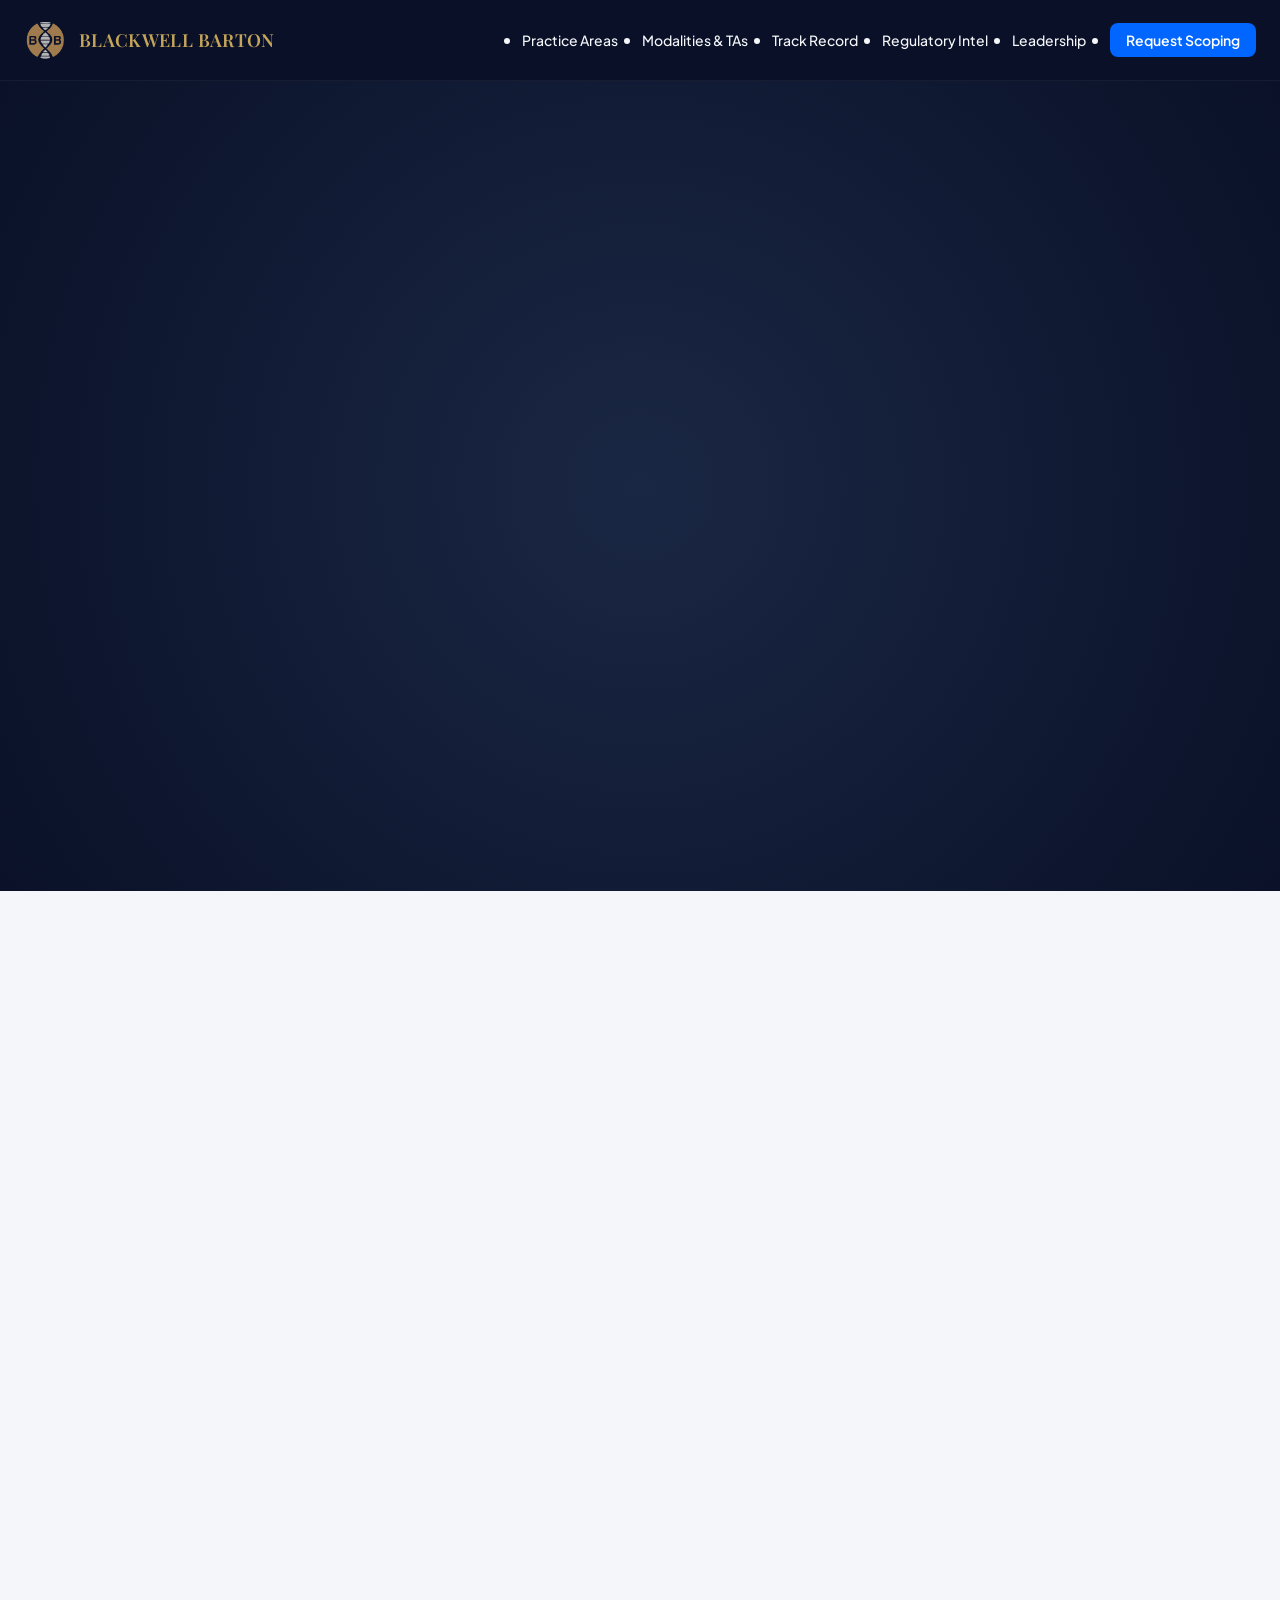
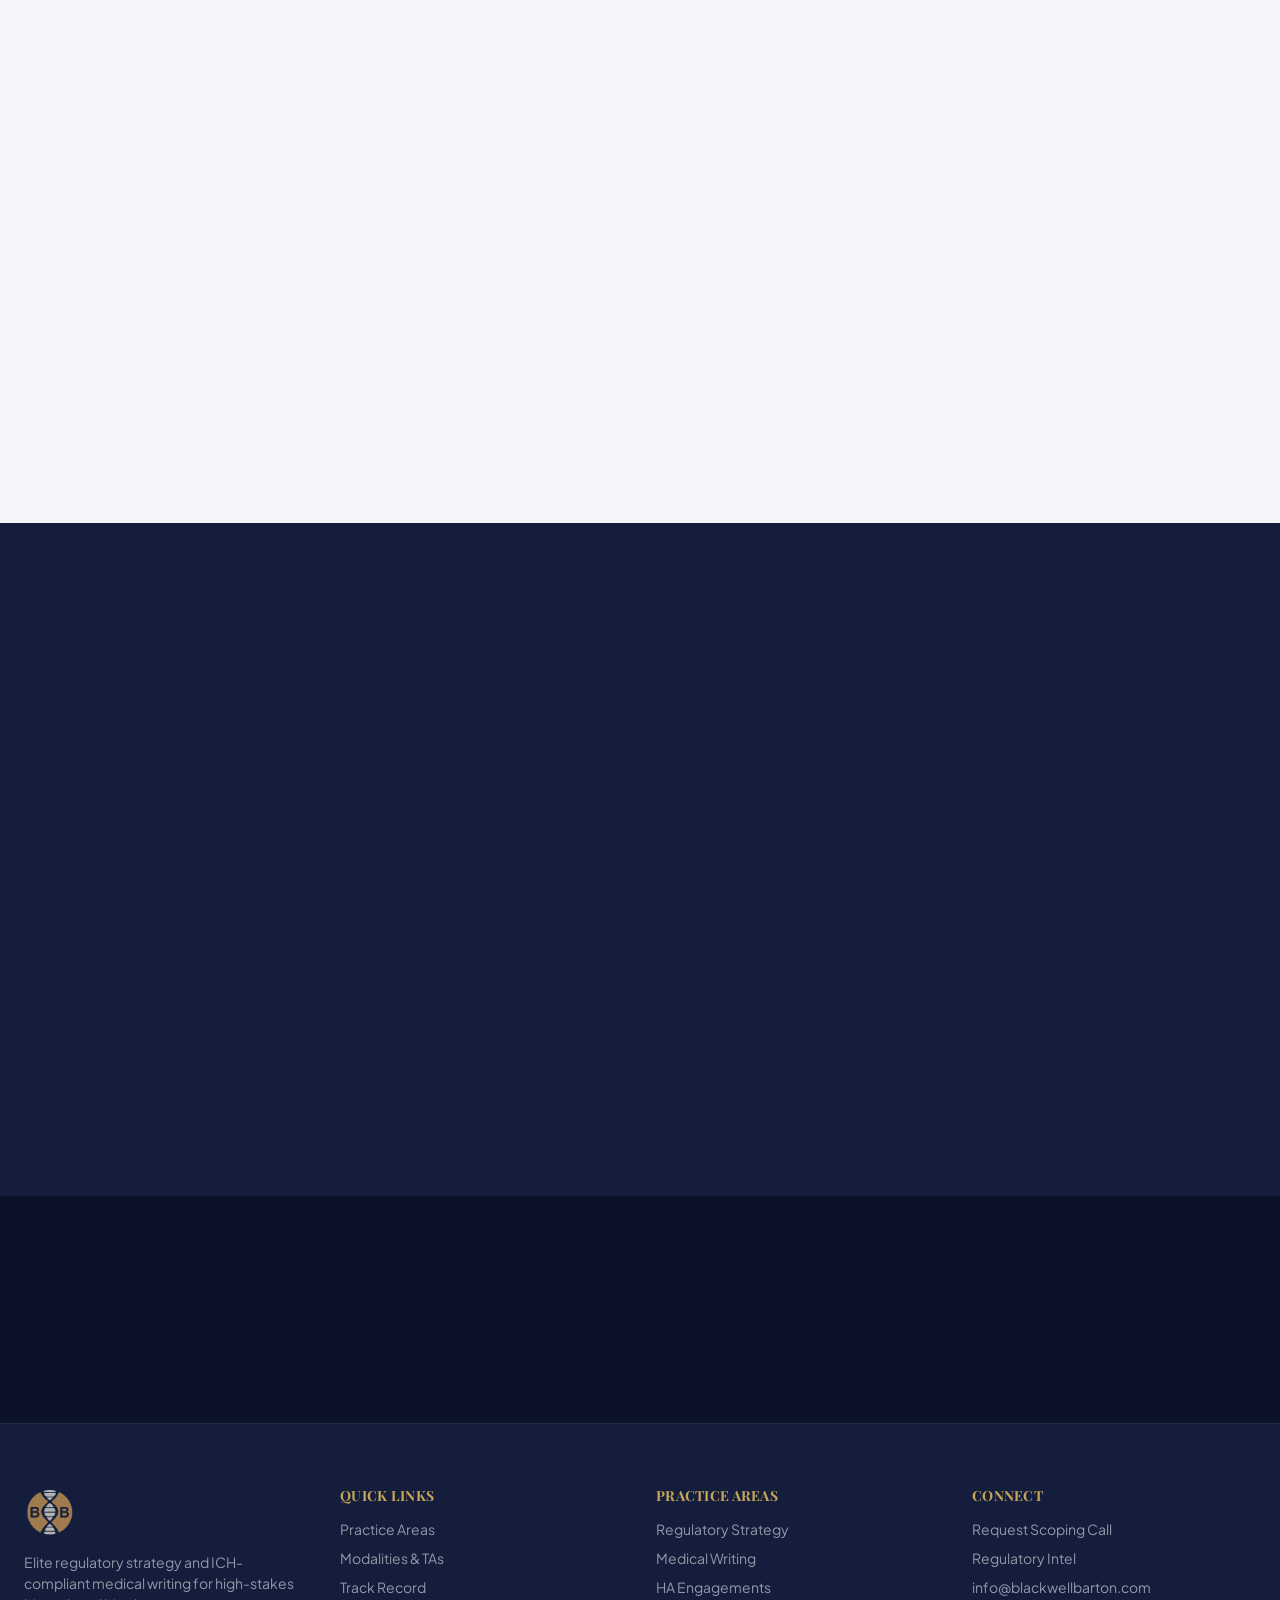
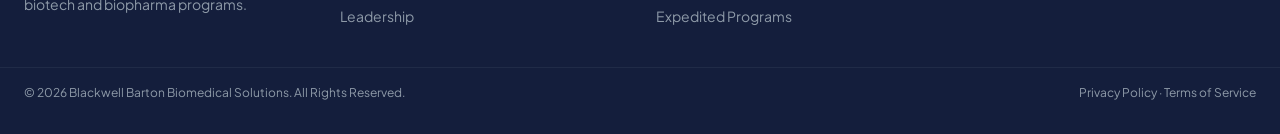
==== contact.html @ 9f9234cc "Initial build: Blackwell Barton regulatory medical writing website - 7 pages, full design system, in" ====
<!DOCTYPE html>
<html lang="en">
<head>
  <meta charset="UTF-8">
  <meta name="viewport" content="width=device-width, initial-scale=1.0">
  <title>Contact — Blackwell Barton</title>
  <meta name="description" content="Request a confidential strategic scoping call. All engagements begin under mutual NDA.">
  <link rel="preconnect" href="https://fonts.googleapis.com">
  <link rel="preconnect" href="https://fonts.gstatic.com" crossorigin>
  <link href="https://fonts.googleapis.com/css2?family=JetBrains+Mono:wght@400;500&family=Playfair+Display:wght@400;600;700&family=Plus+Jakarta+Sans:wght@300;400;500;600;700&display=swap" rel="stylesheet">
  <link rel="stylesheet" href="css/tokens.css">
  <link rel="stylesheet" href="css/pages.css">
</head>
<body>
  <!-- Navigation -->
  <nav class="nav" id="main-nav">
    <div class="nav__inner container">
      <a href="index.html" class="nav__logo">
        <img src="assets/images/logo.png" alt="" class="nav__logo-img">
        <span class="nav__logo-text">BLACKWELL BARTON</span>
      </a>
      <button class="nav__mobile-toggle" aria-label="Toggle navigation" id="nav-toggle">
        <span></span><span></span><span></span>
      </button>
      <ul class="nav__links" id="nav-links">
        <li class="nav__dropdown">
          <a href="practice-areas.html" class="nav__link">Practice Areas</a>
          <div class="nav__dropdown-content">
            <a href="practice-areas.html#strategy">Strategic Regulatory Roadmap</a>
            <a href="practice-areas.html#engagements">Health Authority Engagements</a>
            <a href="practice-areas.html#writing">Regulatory Medical Writing</a>
            <a href="practice-areas.html#expedited">Expedited Programs</a>
          </div>
        </li>
        <li><a href="therapeutic-areas.html" class="nav__link">Modalities & TAs</a></li>
        <li><a href="track-record.html" class="nav__link">Track Record</a></li>
        <li><a href="regulatory-intel.html" class="nav__link">Regulatory Intel</a></li>
        <li><a href="leadership.html" class="nav__link">Leadership</a></li>
        <li><a href="contact.html" class="nav__link nav__cta">Request Scoping</a></li>
      </ul>
    </div>
  </nav>

  <!-- Hero Section -->
  <header class="hero section--navy">
    <div class="container text-center">
      <div class="hero__content animate-on-scroll fade-up">
        <h1 class="hero__title">Let's Discuss Your Program</h1>
        <p class="hero__subtitle">Every engagement begins with a confidential strategic scoping call. Share your regulatory challenge and we'll provide an honest assessment of how we can accelerate your timeline.</p>
      </div>
    </div>
  </header>

  <!-- Contact Grid -->
  <section class="section section--light">
    <div class="container">
      <div class="grid grid--2-col align-start animate-on-scroll fade-up">
        
        <!-- Left: Form -->
        <div class="contact-form-wrapper">
          <h2 class="mb-4">Request Strategic Scoping</h2>
          <form class="form">
            <div class="form__group">
              <label class="form__label">Full Name</label>
              <input type="text" class="form__input" required>
            </div>
            <div class="form__group">
              <label class="form__label">Company/Organization</label>
              <input type="text" class="form__input" required>
            </div>
            <div class="form__group">
              <label class="form__label">Work Email</label>
              <input type="email" class="form__input" required>
            </div>
            <div class="form__group">
              <label class="form__label">Phone (optional)</label>
              <input type="tel" class="form__input">
            </div>
            <div class="form__group">
              <label class="form__label">Program Phase</label>
              <select class="form__input" required>
                <option value="" disabled selected>Select Phase</option>
                <option value="pre-clinical">Pre-Clinical</option>
                <option value="phase-1-2">Phase 1/2</option>
                <option value="phase-3">Phase 3</option>
                <option value="registration">Registration</option>
                <option value="post-approval">Post-Approval</option>
              </select>
            </div>
            <div class="form__group">
              <label class="form__label">Therapeutic Area</label>
              <select class="form__input" required>
                <option value="" disabled selected>Select Area</option>
                <option value="oncology">Oncology</option>
                <option value="rare-disease">Rare Disease</option>
                <option value="cgt">CGT</option>
                <option value="biologics">Biologics</option>
                <option value="other">Other</option>
              </select>
            </div>
            <div class="form__group">
              <label class="form__label">Brief Description</label>
              <textarea class="form__textarea" rows="4" required></textarea>
            </div>
            <div class="form__group">
              <label class="form__label">Attach Confidential Documents</label>
              <div class="form__upload text-center p-4" style="border: 2px dashed var(--silver-light); border-radius: 8px; cursor: pointer;">
                <p class="mb-2">Drag and drop files here or click to browse</p>
                <span class="text-sm text-mono" style="color:var(--silver);">All uploads are encrypted and NDA-protected</span>
              </div>
            </div>
            <button type="submit" class="btn btn--primary w-100 mt-3">Submit Scoping Request</button>
            <p class="text-sm mt-3 text-center" style="color:var(--silver);">🔒 256-bit AES encrypted. SOC-2 compliant. Mutual NDA executed before any confidential review.</p>
          </form>
        </div>

        <!-- Right: Info -->
        <div class="contact-info-wrapper glass-panel p-5">
          <h3 class="mb-4">What to Expect</h3>
          <ul class="timeline-list" style="list-style: none; padding: 0; position: relative;">
            <li class="mb-4" style="position: relative; padding-left: 2rem;">
              <span style="position: absolute; left: 0; top: 0; color: var(--cobalt); font-weight: bold;">1.</span>
              <strong>Submit your scoping request</strong><br>
              <span class="text-sm" style="color:var(--silver);">24-hour response guarantee</span>
            </li>
            <li class="mb-4" style="position: relative; padding-left: 2rem;">
              <span style="position: absolute; left: 0; top: 0; color: var(--cobalt); font-weight: bold;">2.</span>
              <strong>NDA execution</strong><br>
              <span class="text-sm" style="color:var(--silver);">Via secure DocuSign</span>
            </li>
            <li class="mb-4" style="position: relative; padding-left: 2rem;">
              <span style="position: absolute; left: 0; top: 0; color: var(--cobalt); font-weight: bold;">3.</span>
              <strong>30-minute strategic scoping call</strong>
            </li>
            <li class="mb-0" style="position: relative; padding-left: 2rem;">
              <span style="position: absolute; left: 0; top: 0; color: var(--cobalt); font-weight: bold;">4.</span>
              <strong>Tailored proposal</strong><br>
              <span class="text-sm" style="color:var(--silver);">With timeline and deliverables</span>
            </li>
          </ul>
          
          <hr style="border-color: var(--silver-light); margin: 2rem 0; opacity: 0.3;">
          
          <h4 class="mb-3">Direct Contact</h4>
          <p class="mb-2"><strong>Email:</strong> <a href="mailto:info@blackwellbarton.com" style="color:var(--cobalt);">info@blackwellbarton.com</a></p>
          <p class="mb-2"><strong>Location:</strong> Fort Worth-Arlington, Texas</p>
          <p class="mb-0"><strong>Response Time:</strong> Within 24 business hours</p>
        </div>

      </div>
    </div>
  </section>

  <!-- FAQ Section -->
  <section class="section section--dark">
    <div class="container container--narrow">
      <h2 class="text-center mb-5 animate-on-scroll fade-up">Frequently Asked Questions</h2>
      <div class="faq-accordion animate-on-scroll fade-up">
        
        <div class="faq-item" style="border-bottom: 1px solid rgba(255,255,255,0.1); padding: 1.5rem 0;">
          <button class="faq-toggle w-100 text-left" style="background: none; border: none; color: white; font-family: var(--font-display); font-size: 1.25rem; display: flex; justify-content: space-between; align-items: center; cursor: pointer;">
            What types of companies do you work with?
            <span class="faq-icon" style="transition: transform 0.3s;">+</span>
          </button>
          <div class="faq-content mt-3" style="display: none; color: var(--silver);">
            <p>We partner with clinical-stage biotechs, mid-size biopharma, and Fortune 100 pharmaceutical companies...</p>
          </div>
        </div>

        <div class="faq-item" style="border-bottom: 1px solid rgba(255,255,255,0.1); padding: 1.5rem 0;">
          <button class="faq-toggle w-100 text-left" style="background: none; border: none; color: white; font-family: var(--font-display); font-size: 1.25rem; display: flex; justify-content: space-between; align-items: center; cursor: pointer;">
            How quickly can you mobilize on a new engagement?
            <span class="faq-icon" style="transition: transform 0.3s;">+</span>
          </button>
          <div class="faq-content mt-3" style="display: none; color: var(--silver);">
            <p>Our modular team structure allows us to begin most engagements within 5-7 business days...</p>
          </div>
        </div>

        <div class="faq-item" style="border-bottom: 1px solid rgba(255,255,255,0.1); padding: 1.5rem 0;">
          <button class="faq-toggle w-100 text-left" style="background: none; border: none; color: white; font-family: var(--font-display); font-size: 1.25rem; display: flex; justify-content: space-between; align-items: center; cursor: pointer;">
            Do you handle the entire submission or specific modules?
            <span class="faq-icon" style="transition: transform 0.3s;">+</span>
          </button>
          <div class="faq-content mt-3" style="display: none; color: var(--silver);">
            <p>Both. We offer end-to-end submission packages as well as targeted support...</p>
          </div>
        </div>

        <div class="faq-item" style="border-bottom: 1px solid rgba(255,255,255,0.1); padding: 1.5rem 0;">
          <button class="faq-toggle w-100 text-left" style="background: none; border: none; color: white; font-family: var(--font-display); font-size: 1.25rem; display: flex; justify-content: space-between; align-items: center; cursor: pointer;">
            What is your approach to confidentiality?
            <span class="faq-icon" style="transition: transform 0.3s;">+</span>
          </button>
          <div class="faq-content mt-3" style="display: none; color: var(--silver);">
            <p>All engagements begin under mutual NDA. We maintain SOC-2 compliant infrastructure...</p>
          </div>
        </div>

        <div class="faq-item" style="border-bottom: 1px solid rgba(255,255,255,0.1); padding: 1.5rem 0;">
          <button class="faq-toggle w-100 text-left" style="background: none; border: none; color: white; font-family: var(--font-display); font-size: 1.25rem; display: flex; justify-content: space-between; align-items: center; cursor: pointer;">
            Can you support multi-regional submissions?
            <span class="faq-icon" style="transition: transform 0.3s;">+</span>
          </button>
          <div class="faq-content mt-3" style="display: none; color: var(--silver);">
            <p>Yes. We routinely manage synchronized FDA/EMA/PMDA filings...</p>
          </div>
        </div>

        <div class="faq-item" style="border-bottom: 1px solid rgba(255,255,255,0.1); padding: 1.5rem 0;">
          <button class="faq-toggle w-100 text-left" style="background: none; border: none; color: white; font-family: var(--font-display); font-size: 1.25rem; display: flex; justify-content: space-between; align-items: center; cursor: pointer;">
            What are your typical engagement timelines?
            <span class="faq-icon" style="transition: transform 0.3s;">+</span>
          </button>
          <div class="faq-content mt-3" style="display: none; color: var(--silver);">
            <p>Timelines vary by scope. A typical CSR takes 8-10 weeks with our modular framework...</p>
          </div>
        </div>
      </div>
    </div>
  </section>

  <!-- Bottom CTA -->
  <section class="section section--navy text-center">
    <div class="container animate-on-scroll fade-up">
      <h2 class="mb-4">Prefer to reach out directly?</h2>
      <p class="text-lg">Email us at <a href="mailto:info@blackwellbarton.com" style="color: var(--cyan);">info@blackwellbarton.com</a></p>
    </div>
  </section>

  <!-- Footer -->
  <footer class="footer">
    <div class="footer__inner container">
      <div class="footer__col">
        <img src="assets/images/logo.png" alt="Blackwell Barton" style="height:48px;margin-bottom:16px;">
        <p style="color:var(--silver);font-size:var(--text-sm);max-width:280px;">Elite regulatory strategy and ICH-compliant medical writing for high-stakes biotech and biopharma programs.</p>
      </div>
      <div class="footer__col">
        <h4 class="footer__heading">Quick Links</h4>
        <a href="practice-areas.html" class="footer__link">Practice Areas</a>
        <a href="therapeutic-areas.html" class="footer__link">Modalities & TAs</a>
        <a href="track-record.html" class="footer__link">Track Record</a>
        <a href="leadership.html" class="footer__link">Leadership</a>
      </div>
      <div class="footer__col">
        <h4 class="footer__heading">Practice Areas</h4>
        <a href="practice-areas.html#strategy" class="footer__link">Regulatory Strategy</a>
        <a href="practice-areas.html#writing" class="footer__link">Medical Writing</a>
        <a href="practice-areas.html#engagements" class="footer__link">HA Engagements</a>
        <a href="practice-areas.html#expedited" class="footer__link">Expedited Programs</a>
      </div>
      <div class="footer__col">
        <h4 class="footer__heading">Connect</h4>
        <a href="contact.html" class="footer__link">Request Scoping Call</a>
        <a href="regulatory-intel.html" class="footer__link">Regulatory Intel</a>
        <a href="mailto:info@blackwellbarton.com" class="footer__link">info@blackwellbarton.com</a>
      </div>
    </div>
    <div class="footer__bottom container">
      <span class="footer__copyright">© <span class="current-year">2026</span> Blackwell Barton Biomedical Solutions. All Rights Reserved.</span>
      <span>Privacy Policy · Terms of Service</span>
    </div>
  </footer>

  <script src="js/main.js"></script>
  <script>
    // Simple FAQ Accordion Logic
    document.querySelectorAll('.faq-toggle').forEach(button => {
      button.addEventListener('click', () => {
        const content = button.nextElementSibling;
        const icon = button.querySelector('.faq-icon');
        const isExpanded = content.style.display === 'block';
        
        document.querySelectorAll('.faq-content').forEach(c => c.style.display = 'none');
        document.querySelectorAll('.faq-icon').forEach(i => {
          i.textContent = '+';
          i.style.transform = 'rotate(0deg)';
        });
        
        if (!isExpanded) {
          content.style.display = 'block';
          icon.textContent = '-';
          icon.style.transform = 'rotate(180deg)';
        }
      });
    });
  </script>
</body>
</html>
---- css/tokens.css ----
:root {
  /* Colors */
  --navy: #0A1128;
  --navy-light: #141E3C;
  --navy-mid: #1A2744;
  --slate: #F4F6F9;
  --white: #FFFFFF;
  --cobalt: #0066FF;
  --cyan: #00D2FF;
  --silver: #8E9AA8;
  --silver-light: #C4CCD6;
  --gold: #C5A55A;
  --gold-light: #D4BC7C;
  --success: #00C48C;
  --error: #FF4757;

  /* Fonts */
  --font-display: 'Playfair Display', serif;
  --font-body: 'Plus Jakarta Sans', sans-serif;
  --font-mono: 'JetBrains Mono', monospace;

  /* Font Sizes */
  --text-xs: 0.75rem;     /* 12px */
  --text-sm: 0.875rem;    /* 14px */
  --text-base: 1rem;      /* 16px */
  --text-lg: 1.125rem;    /* 18px */
  --text-xl: 1.25rem;     /* 20px */
  --text-2xl: 1.5rem;     /* 24px */
  --text-3xl: 1.875rem;   /* 30px */
  --text-4xl: 2.25rem;    /* 36px */
  --text-5xl: 3rem;       /* 48px */
  --text-6xl: 3.75rem;    /* 60px */

  /* Font Weights */
  --fw-light: 300;
  --fw-normal: 400;
  --fw-medium: 500;
  --fw-semibold: 600;
  --fw-bold: 700;

  /* Line Heights */
  --lh-tight: 1.1;
  --lh-normal: 1.5;
  --lh-relaxed: 1.75;

  /* Letter Spacing */
  --ls-tight: -0.02em;
  --ls-normal: 0;
  --ls-wide: 0.02em;
  --ls-wider: 0.05em;

  /* Spacing Scale (4px unit) */
  --space-1: 0.25rem;  /* 4px */
  --space-2: 0.5rem;   /* 8px */
  --space-3: 0.75rem;  /* 12px */
  --space-4: 1rem;     /* 16px */
  --space-5: 1.25rem;  /* 20px */
  --space-6: 1.5rem;   /* 24px */
  --space-8: 2rem;     /* 32px */
  --space-10: 2.5rem;  /* 40px */
  --space-12: 3rem;    /* 48px */
  --space-16: 4rem;    /* 64px */
  --space-20: 5rem;    /* 80px */

  /* Border Radius */
  --radius-sm: 0.25rem;   /* 4px */
  --radius-md: 0.5rem;    /* 8px */
  --radius-lg: 1rem;      /* 16px */
  --radius-xl: 1.5rem;    /* 24px */
  --radius-full: 9999px;

  /* Shadows */
  --shadow-sm: 0 1px 2px rgba(0, 0, 0, 0.05);
  --shadow-md: 0 4px 6px -1px rgba(0, 0, 0, 0.1), 0 2px 4px -1px rgba(0, 0, 0, 0.06);
  --shadow-lg: 0 10px 15px -3px rgba(0, 0, 0, 0.1), 0 4px 6px -2px rgba(0, 0, 0, 0.05);
  --shadow-xl: 0 20px 25px -5px rgba(0, 0, 0, 0.1), 0 10px 10px -5px rgba(0, 0, 0, 0.04);
  
  /* Glowing Shadows for UI elements */
  --shadow-glow-cobalt: 0 0 15px rgba(0, 102, 255, 0.3);

  /* Transitions */
  --transition-fast: 150ms cubic-bezier(0.4, 0, 0.2, 1);
  --transition-normal: 300ms cubic-bezier(0.4, 0, 0.2, 1);
  --transition-slow: 500ms cubic-bezier(0.4, 0, 0.2, 1);

  /* Container Widths */
  --container-sm: 640px;
  --container-md: 768px;
  --container-lg: 1024px;
  --container-xl: 1280px;

  /* Z-index */
  --z-base: 1;
  --z-dropdown: 40;
  --z-sticky: 50;
  --z-modal: 100;
  --z-tooltip: 200;
}

/* 
  Breakpoints:
  Mobile landscape: 640px
  Tablet portrait: 768px
  Tablet landscape: 1024px
  Desktop: 1280px
  Large Desktop: 1440px
*/
---- css/pages.css ----
@import 'components.css';

/* ==========================================================================
   Page-Specific Styles
   ========================================================================== */

/* --------------------------------------------------------------------------
   Homepage
   -------------------------------------------------------------------------- */
.hero--home {
  min-height: 100vh;
  position: relative;
  overflow: hidden;
}

.hero--home::before {
  content: '';
  position: absolute;
  top: 0;
  left: 0;
  width: 100%;
  height: 100%;
  background: 
    radial-gradient(circle at 80% 20%, rgba(0, 102, 255, 0.05) 0%, transparent 40%),
    radial-gradient(circle at 20% 80%, rgba(0, 210, 255, 0.03) 0%, transparent 40%);
  pointer-events: none;
  z-index: 0;
}

.hero__node-viz {
  position: absolute;
  right: -5%;
  top: 50%;
  transform: translateY(-50%);
  width: 50%;
  height: 80%;
  opacity: 0.8;
  pointer-events: none;
  z-index: 1;
  background-image: radial-gradient(rgba(255,255,255,0.1) 1px, transparent 1px);
  background-size: 40px 40px;
}

@media (max-width: 1024px) {
  .hero__node-viz {
    opacity: 0.3;
  }
}

.trust-bar--home {
  padding: var(--space-8) 0;
  margin-top: -1px; /* seamless attachment to hero */
}

.case-study-spotlight {
  border-left: 4px solid var(--gold);
  padding-left: var(--space-6);
  margin-top: var(--space-12);
}

.conversion-anchor {
  max-width: 600px;
  margin: var(--space-16) auto;
  padding: var(--space-12);
  text-align: center;
}


/* --------------------------------------------------------------------------
   Practice Areas
   -------------------------------------------------------------------------- */
.practice-hero {
  min-height: 60vh;
}

.practice-section:nth-child(even) {
  background-color: var(--navy-light);
}

.practice-section {
  padding: var(--space-16) 0;
}

.zero-discrepancy {
  position: relative;
  overflow: hidden;
  border: 1px solid rgba(0, 196, 140, 0.2);
}
.zero-discrepancy::before {
  content: '';
  position: absolute;
  top: -50px;
  right: -50px;
  width: 100px;
  height: 100px;
  background: rgba(0, 196, 140, 0.1);
  filter: blur(40px);
}

.timeline-comparison-section {
  text-align: center;
  padding: var(--space-12) 0;
}


/* --------------------------------------------------------------------------
   Therapeutic Areas
   -------------------------------------------------------------------------- */
.ta-hero {
  min-height: 50vh;
}

.ta-matrix {
  padding: var(--space-12) 0;
}


/* --------------------------------------------------------------------------
   Track Record
   -------------------------------------------------------------------------- */
.track-hero {
  min-height: 50vh;
}

.metrics-dashboard {
  display: grid;
  grid-template-columns: repeat(3, 1fr);
  gap: var(--space-6);
  margin-bottom: var(--space-16);
}

@media (max-width: 768px) {
  .metrics-dashboard {
    grid-template-columns: 1fr;
  }
}

.approval-timeline {
  display: flex;
  overflow-x: auto;
  gap: var(--space-6);
  padding-bottom: var(--space-4);
  scrollbar-width: thin;
  scroll-snap-type: x mandatory;
}

.approval-timeline > * {
  min-width: 300px;
  scroll-snap-align: start;
}

.case-studies-grid {
  display: grid;
  grid-template-columns: repeat(auto-fill, minmax(350px, 1fr));
  gap: var(--space-8);
  align-items: start;
}


/* --------------------------------------------------------------------------
   Regulatory Intel
   -------------------------------------------------------------------------- */
.intel-hero {
  min-height: 50vh;
}

.radar-section {
  position: relative;
}

.radar-pulse {
  width: 12px;
  height: 12px;
  background-color: var(--error);
  border-radius: 50%;
  display: inline-block;
  position: relative;
  margin-right: 8px;
}
.radar-pulse::after {
  content: '';
  position: absolute;
  top: -4px;
  left: -4px;
  width: 20px;
  height: 20px;
  border-radius: 50%;
  border: 2px solid var(--error);
  animation: pulse 2s infinite;
  opacity: 0;
}
@keyframes pulse {
  0% { transform: scale(0.5); opacity: 1; }
  100% { transform: scale(1.5); opacity: 0; }
}

.downloads-section {
  display: grid;
  grid-template-columns: repeat(auto-fit, minmax(280px, 1fr));
  gap: var(--space-6);
}

.lead-form {
  max-width: 500px;
  margin: 0 auto;
}


/* --------------------------------------------------------------------------
   Leadership
   -------------------------------------------------------------------------- */
.leadership-hero {
  min-height: 50vh;
}

.team-grid {
  display: grid;
  grid-template-columns: repeat(auto-fit, minmax(300px, 1fr));
  gap: var(--space-8);
}

.mission-section {
  text-align: center;
  max-width: 800px;
  margin: var(--space-16) auto;
  padding: var(--space-12);
  position: relative;
}
.mission-section::before,
.mission-section::after {
  content: '"';
  font-family: var(--font-display);
  font-size: 120px;
  color: rgba(255,255,255,0.05);
  position: absolute;
  line-height: 1;
}
.mission-section::before {
  top: 0;
  left: 20px;
}
.mission-section::after {
  bottom: -40px;
  right: 20px;
}


/* --------------------------------------------------------------------------
   Contact
   -------------------------------------------------------------------------- */
.contact-hero {
  min-height: 40vh;
}

.contact-grid {
  display: grid;
  grid-template-columns: 1fr 1fr;
  gap: var(--space-12);
  align-items: start;
}

@media (max-width: 768px) {
  .contact-grid {
    grid-template-columns: 1fr;
  }
}

.faq-section {
  max-width: 800px;
  margin: var(--space-16) auto 0;
}

.faq__item {
  border-bottom: 1px solid rgba(142, 154, 168, 0.2);
  cursor: pointer;
}

.faq__question {
  display: flex;
  justify-content: space-between;
  align-items: center;
  padding: var(--space-4) 0;
  font-weight: var(--fw-semibold);
  font-size: var(--text-lg);
  color: var(--white);
}

.faq__question::after {
  content: '+';
  font-size: var(--text-xl);
  color: var(--cobalt);
  transition: transform var(--transition-fast);
}

.faq__item--open .faq__question::after {
  transform: rotate(45deg);
}

.faq__answer {
  max-height: 0;
  overflow: hidden;
  transition: max-height var(--transition-normal) ease-out, padding var(--transition-normal) ease-out;
  color: var(--silver);
  padding: 0 var(--space-2);
}

.faq__item--open .faq__answer {
  max-height: 500px;
  padding-bottom: var(--space-4);
}
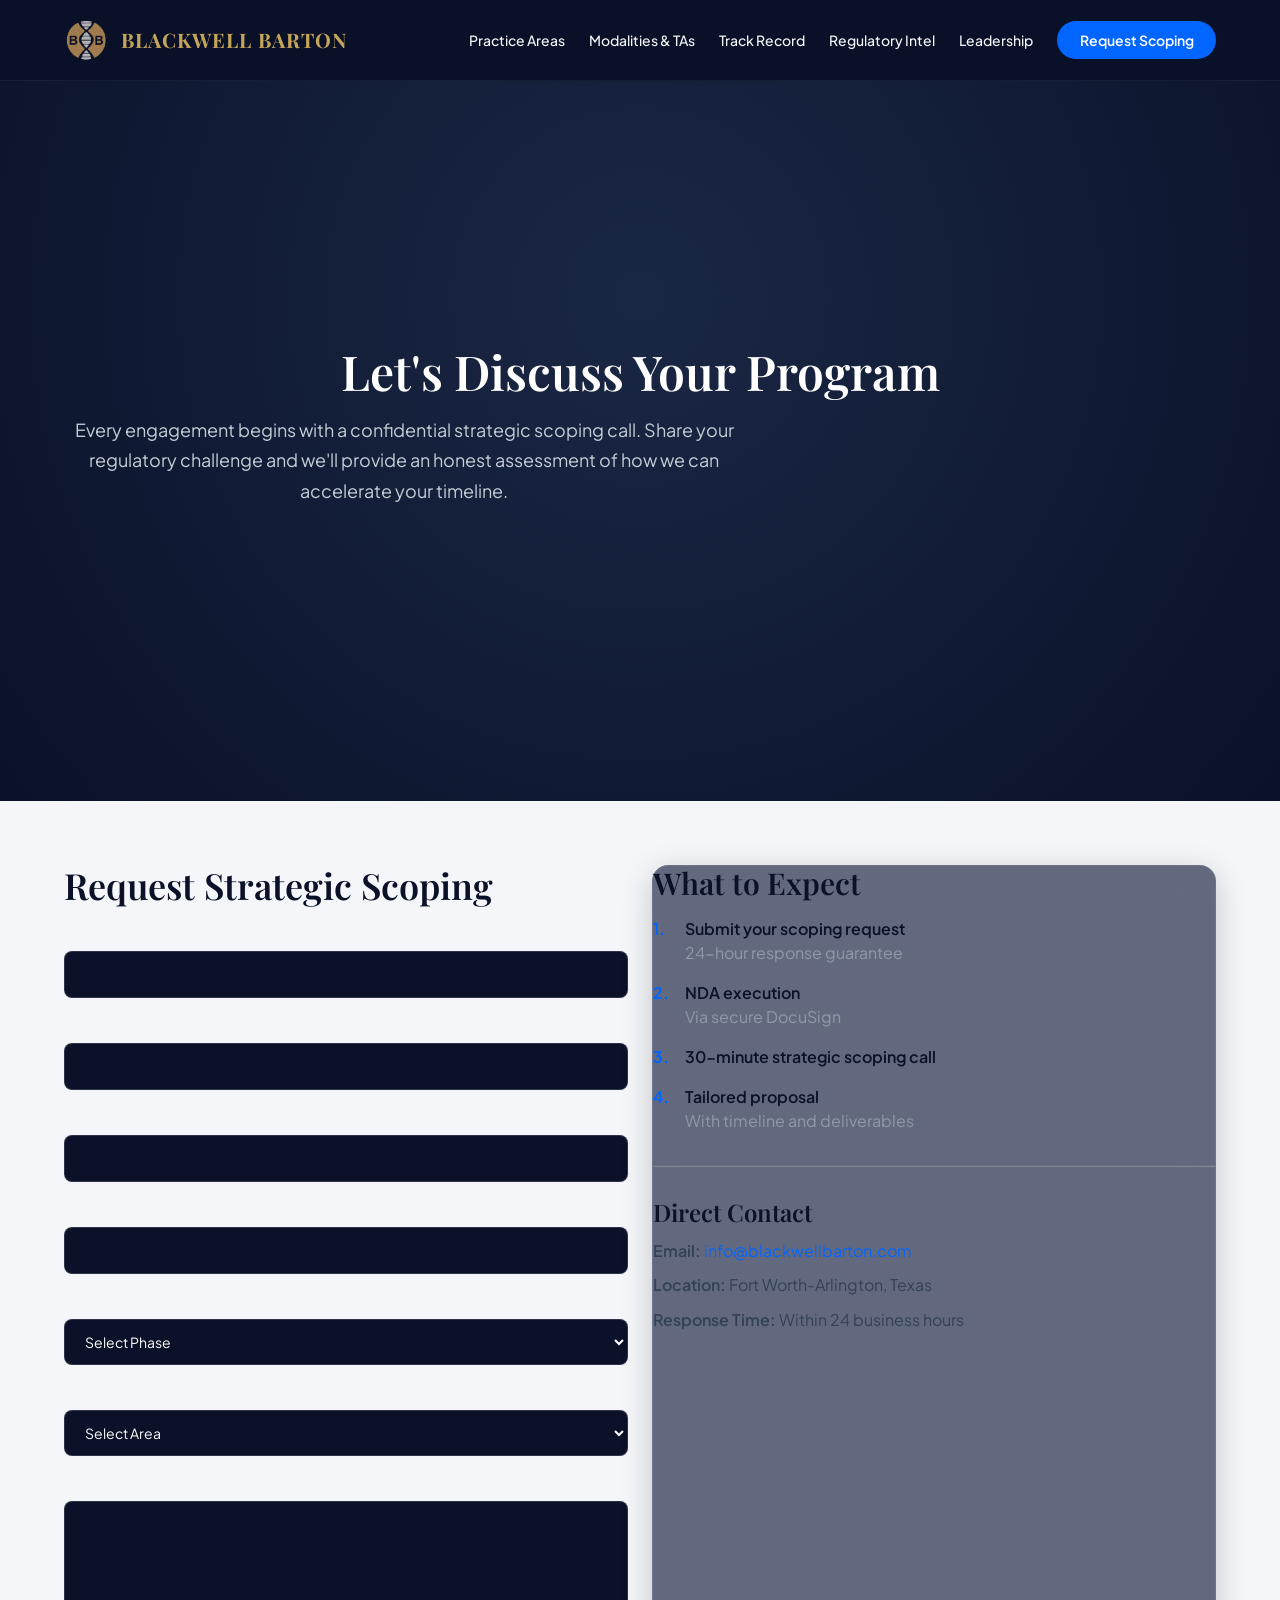
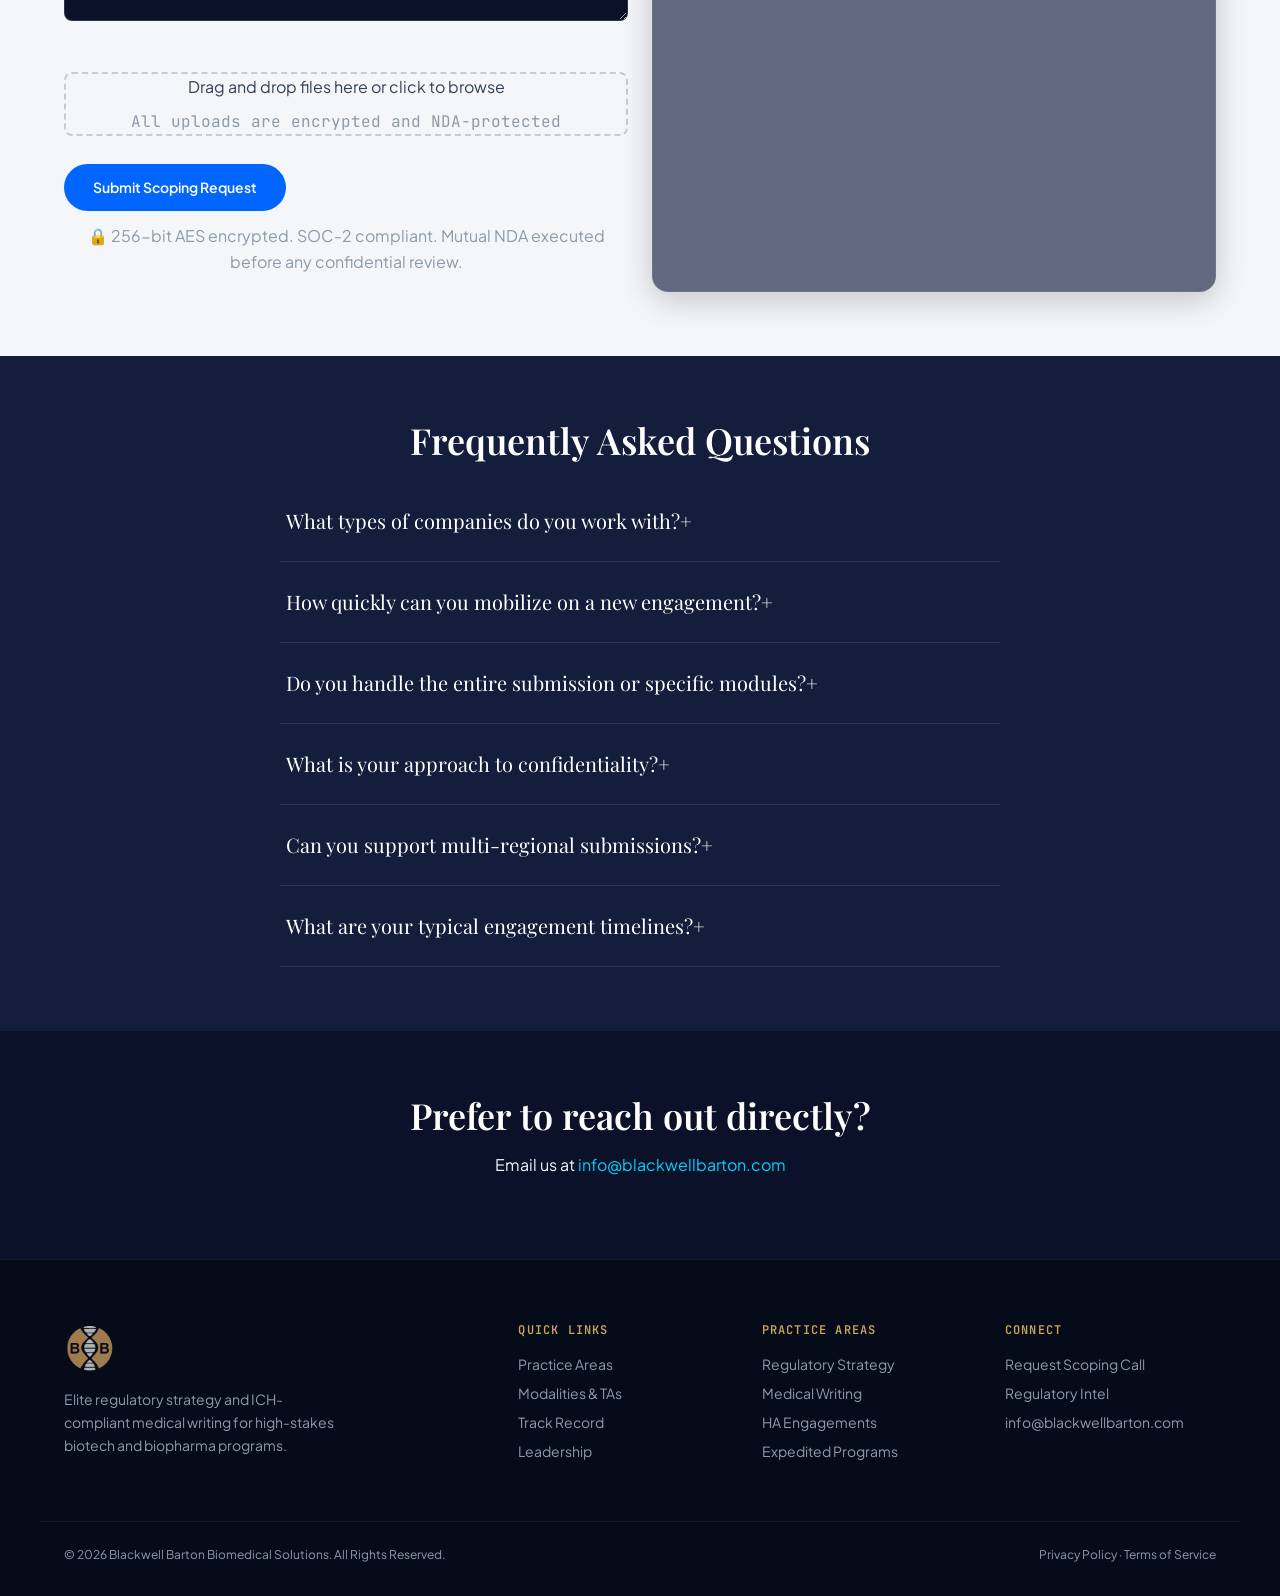
==== commit 02c7fd9b: "Fix: Resolve blank subpage visibility bug, optimize images, eliminate CSS import waterfalls with uni" ====
--- a/contact.html
+++ b/contact.html
@@ -8,8 +8,7 @@
   <link rel="preconnect" href="https://fonts.googleapis.com">
   <link rel="preconnect" href="https://fonts.gstatic.com" crossorigin>
   <link href="https://fonts.googleapis.com/css2?family=JetBrains+Mono:wght@400;500&family=Playfair+Display:wght@400;600;700&family=Plus+Jakarta+Sans:wght@300;400;500;600;700&display=swap" rel="stylesheet">
-  <link rel="stylesheet" href="css/tokens.css">
-  <link rel="stylesheet" href="css/pages.css">
+  <link rel="stylesheet" href="css/style.css">
 </head>
 <body>
   <!-- Navigation -->
--- a/css/style.css
+++ b/css/style.css
@@ -0,0 +1,921 @@
+/* ==========================================================================
+   BLACKWELL BARTON - UNIFIED MASTER STYLESHEET
+   High-performance, zero-import-cascade stylesheet
+   ========================================================================== */
+
+/* --------------------------------------------------------------------------
+   1. DESIGN SYSTEM TOKENS
+   -------------------------------------------------------------------------- */
+:root {
+  /* Colors */
+  --navy: #0A1128;
+  --navy-light: #141E3C;
+  --navy-mid: #1A2744;
+  --slate: #F4F6F9;
+  --white: #FFFFFF;
+  --cobalt: #0066FF;
+  --cyan: #00D2FF;
+  --silver: #8E9AA8;
+  --silver-light: #C4CCD6;
+  --gold: #C5A55A;
+  --gold-light: #D4BC7C;
+  --success: #00C48C;
+  --error: #FF4757;
+
+  /* Fonts */
+  --font-display: 'Playfair Display', serif;
+  --font-body: 'Plus Jakarta Sans', -apple-system, BlinkMacSystemFont, 'Segoe UI', Roboto, sans-serif;
+  --font-mono: 'JetBrains Mono', monospace;
+
+  /* Font Sizes */
+  --text-xs: 0.75rem;     /* 12px */
+  --text-sm: 0.875rem;    /* 14px */
+  --text-base: 1rem;      /* 16px */
+  --text-lg: 1.125rem;    /* 18px */
+  --text-xl: 1.25rem;     /* 20px */
+  --text-2xl: 1.5rem;     /* 24px */
+  --text-3xl: 1.875rem;   /* 30px */
+  --text-4xl: 2.25rem;    /* 36px */
+  --text-5xl: 3rem;       /* 48px */
+  --text-6xl: 3.75rem;    /* 60px */
+
+  /* Font Weights */
+  --fw-light: 300;
+  --fw-normal: 400;
+  --fw-medium: 500;
+  --fw-semibold: 600;
+  --fw-bold: 700;
+
+  /* Line Heights */
+  --lh-tight: 1.15;
+  --lh-normal: 1.5;
+  --lh-relaxed: 1.75;
+
+  /* Letter Spacing */
+  --ls-tight: -0.02em;
+  --ls-normal: 0;
+  --ls-wide: 0.02em;
+  --ls-wider: 0.05em;
+
+  /* Spacing Scale */
+  --space-1: 0.25rem;
+  --space-2: 0.5rem;
+  --space-3: 0.75rem;
+  --space-4: 1rem;
+  --space-5: 1.25rem;
+  --space-6: 1.5rem;
+  --space-8: 2rem;
+  --space-10: 2.5rem;
+  --space-12: 3rem;
+  --space-16: 4rem;
+  --space-20: 5rem;
+
+  /* Border Radius */
+  --radius-sm: 0.25rem;
+  --radius-md: 0.5rem;
+  --radius-lg: 1rem;
+  --radius-xl: 1.5rem;
+  --radius-full: 9999px;
+
+  /* Shadows */
+  --shadow-sm: 0 1px 2px rgba(0, 0, 0, 0.05);
+  --shadow-md: 0 4px 6px -1px rgba(0, 0, 0, 0.1);
+  --shadow-lg: 0 10px 15px -3px rgba(0, 0, 0, 0.1);
+  --shadow-xl: 0 20px 25px -5px rgba(0, 0, 0, 0.15);
+  --shadow-glow-cobalt: 0 0 20px rgba(0, 102, 255, 0.35);
+
+  /* Transitions */
+  --transition-fast: 150ms cubic-bezier(0.4, 0, 0.2, 1);
+  --transition-normal: 250ms cubic-bezier(0.4, 0, 0.2, 1);
+  --transition-slow: 400ms cubic-bezier(0.4, 0, 0.2, 1);
+
+  /* Container Widths */
+  --container-sm: 640px;
+  --container-md: 768px;
+  --container-lg: 1024px;
+  --container-xl: 1200px;
+
+  /* Z-index */
+  --z-base: 1;
+  --z-dropdown: 100;
+  --z-sticky: 1000;
+}
+
+/* --------------------------------------------------------------------------
+   2. RESET & BASE STYLES
+   -------------------------------------------------------------------------- */
+*, *::before, *::after {
+  box-sizing: border-box;
+}
+
+body, h1, h2, h3, h4, h5, h6, p, figure, blockquote, dl, dd, ul, ol {
+  margin: 0;
+  padding: 0;
+}
+
+ul, ol {
+  list-style: none;
+}
+
+html {
+  scroll-behavior: smooth;
+}
+
+body {
+  min-height: 100vh;
+  line-height: var(--lh-normal);
+  font-family: var(--font-body);
+  background-color: var(--navy);
+  color: var(--slate);
+  overflow-x: hidden;
+  -webkit-font-smoothing: antialiased;
+}
+
+img {
+  max-width: 100%;
+  height: auto;
+  display: block;
+}
+
+input, button, textarea, select {
+  font: inherit;
+}
+
+/* Typography */
+h1, h2, h3, h4, h5, h6 {
+  font-family: var(--font-display);
+  font-weight: var(--fw-semibold);
+  line-height: var(--lh-tight);
+  color: var(--white);
+}
+
+h1 { font-size: var(--text-5xl); }
+h2 { font-size: var(--text-4xl); }
+h3 { font-size: var(--text-3xl); }
+h4 { font-size: var(--text-2xl); }
+h5 { font-size: var(--text-xl); }
+h6 { font-size: var(--text-lg); }
+
+@media (max-width: 768px) {
+  h1 { font-size: 2.25rem; }
+  h2 { font-size: 1.75rem; }
+  h3 { font-size: 1.5rem; }
+  h4 { font-size: 1.25rem; }
+}
+
+p {
+  margin-bottom: var(--space-4);
+  line-height: 1.65;
+}
+
+a {
+  color: var(--cobalt);
+  text-decoration: none;
+  transition: color var(--transition-normal);
+}
+
+a:hover {
+  color: var(--cyan);
+}
+
+strong {
+  font-weight: var(--fw-semibold);
+}
+
+/* Global Utilities */
+.container {
+  width: 100%;
+  max-width: var(--container-xl);
+  margin-left: auto;
+  margin-right: auto;
+  padding-left: var(--space-6);
+  padding-right: var(--space-6);
+}
+
+.container--narrow {
+  max-width: var(--container-md);
+}
+
+.text-center { text-align: center; }
+.text-left { text-align: left; }
+.text-right { text-align: right; }
+.text-mono { font-family: var(--font-mono); }
+
+.text-gradient {
+  background: linear-gradient(135deg, var(--white) 0%, var(--cyan) 100%);
+  -webkit-background-clip: text;
+  -webkit-text-fill-color: transparent;
+  background-clip: text;
+}
+
+.text-gradient-cobalt {
+  background: linear-gradient(135deg, var(--cobalt) 0%, var(--cyan) 100%);
+  -webkit-background-clip: text;
+  -webkit-text-fill-color: transparent;
+  background-clip: text;
+}
+
+/* Margin Utilities */
+.mb-1 { margin-bottom: var(--space-1); }
+.mb-2 { margin-bottom: var(--space-2); }
+.mb-3 { margin-bottom: var(--space-3); }
+.mb-4 { margin-bottom: var(--space-4); }
+.mb-5 { margin-bottom: var(--space-5); }
+.mb-6 { margin-bottom: var(--space-6); }
+.mb-8 { margin-bottom: var(--space-8); }
+.mb-12 { margin-bottom: var(--space-12); }
+
+.mt-1 { margin-top: var(--space-1); }
+.mt-2 { margin-top: var(--space-2); }
+.mt-3 { margin-top: var(--space-3); }
+.mt-4 { margin-top: var(--space-4); }
+.mt-5 { margin-top: var(--space-5); }
+.mt-6 { margin-top: var(--space-6); }
+.mt-8 { margin-top: var(--space-8); }
+.mt-12 { margin-top: var(--space-12); }
+
+.py-2 { padding-top: var(--space-2); padding-bottom: var(--space-2); }
+.py-4 { padding-top: var(--space-4); padding-bottom: var(--space-4); }
+.py-6 { padding-top: var(--space-6); padding-bottom: var(--space-6); }
+.py-8 { padding-top: var(--space-8); padding-bottom: var(--space-8); }
+.py-12 { padding-top: var(--space-12); padding-bottom: var(--space-12); }
+.py-16 { padding-top: var(--space-16); padding-bottom: var(--space-16); }
+
+.flex { display: flex; }
+.mx-auto { margin-left: auto; margin-right: auto; }
+
+/* Grid Utilities */
+.grid {
+  display: grid;
+  gap: var(--space-6);
+}
+.grid--2-col { grid-template-columns: repeat(2, 1fr); }
+.grid--3-col { grid-template-columns: repeat(3, 1fr); }
+.grid--4-col { grid-template-columns: repeat(4, 1fr); }
+
+@media (max-width: 1024px) {
+  .grid--4-col { grid-template-columns: repeat(2, 1fr); }
+  .grid--3-col { grid-template-columns: repeat(2, 1fr); }
+}
+@media (max-width: 768px) {
+  .grid--4-col,
+  .grid--3-col,
+  .grid--2-col { grid-template-columns: 1fr; }
+}
+
+/* Section Variants */
+.section {
+  padding: var(--space-16) 0;
+  position: relative;
+}
+
+.section--navy {
+  background: var(--navy);
+  color: var(--slate);
+}
+
+.section--dark {
+  background: var(--navy-light);
+  color: var(--slate);
+}
+
+.section--light {
+  background: var(--slate);
+  color: var(--navy);
+}
+
+.section--light h2,
+.section--light h3,
+.section--light h4 {
+  color: var(--navy);
+}
+
+.section--light p {
+  color: #334155;
+}
+
+.section__header {
+  text-align: center;
+  max-width: 750px;
+  margin: 0 auto var(--space-12);
+}
+
+.section__tag {
+  display: inline-block;
+  font-family: var(--font-mono);
+  font-size: var(--text-xs);
+  text-transform: uppercase;
+  letter-spacing: 0.1em;
+  color: var(--cyan);
+  margin-bottom: var(--space-2);
+}
+
+.section__title {
+  font-size: var(--text-4xl);
+  margin-bottom: var(--space-3);
+}
+
+.section__desc {
+  color: var(--silver);
+  font-size: var(--text-lg);
+}
+
+/* --------------------------------------------------------------------------
+   3. COMPONENTS
+   -------------------------------------------------------------------------- */
+
+/* Glass Panel */
+.glass-panel {
+  background: rgba(20, 30, 60, 0.65);
+  backdrop-filter: blur(16px);
+  -webkit-backdrop-filter: blur(16px);
+  border: 1px solid rgba(255, 255, 255, 0.08);
+  border-radius: var(--radius-lg);
+  box-shadow: 0 8px 32px rgba(0, 0, 0, 0.2);
+}
+
+.glass-panel--light {
+  background: rgba(255, 255, 255, 0.9);
+  border: 1px solid rgba(0, 0, 0, 0.06);
+  box-shadow: 0 8px 30px rgba(0, 0, 0, 0.05);
+}
+
+/* Navigation */
+.nav {
+  position: sticky;
+  top: 0;
+  left: 0;
+  width: 100%;
+  z-index: var(--z-sticky);
+  background: rgba(10, 17, 40, 0.9);
+  backdrop-filter: blur(20px);
+  -webkit-backdrop-filter: blur(20px);
+  border-bottom: 1px solid rgba(255, 255, 255, 0.06);
+  transition: all var(--transition-normal);
+}
+
+.nav--scrolled {
+  background: rgba(10, 17, 40, 0.98);
+  border-bottom-color: rgba(0, 102, 255, 0.2);
+  box-shadow: 0 10px 30px rgba(0, 0, 0, 0.4);
+}
+
+.nav__inner {
+  display: flex;
+  justify-content: space-between;
+  align-items: center;
+  height: 80px;
+}
+
+.nav__logo {
+  display: flex;
+  align-items: center;
+  gap: var(--space-3);
+  text-decoration: none;
+}
+
+.nav__logo-img {
+  height: 42px;
+  width: auto;
+}
+
+.nav__logo-text {
+  font-family: var(--font-display);
+  font-size: 1.25rem;
+  font-weight: 700;
+  letter-spacing: 0.05em;
+  color: var(--gold);
+}
+
+.nav__links {
+  display: flex;
+  align-items: center;
+  gap: var(--space-6);
+}
+
+.nav__link {
+  color: var(--slate);
+  font-weight: var(--fw-medium);
+  font-size: var(--text-sm);
+  transition: color var(--transition-fast);
+  padding: 0.5rem 0;
+}
+
+.nav__link:hover,
+.nav__link.active {
+  color: var(--cyan);
+}
+
+.nav__cta {
+  background: var(--cobalt);
+  color: var(--white) !important;
+  padding: 0.6rem 1.4rem !important;
+  border-radius: var(--radius-full);
+  font-weight: var(--fw-semibold);
+  transition: all var(--transition-fast) !important;
+}
+
+.nav__cta:hover {
+  background: #0052cc;
+  box-shadow: var(--shadow-glow-cobalt);
+  transform: translateY(-1px);
+}
+
+/* Dropdown Navigation */
+.nav__dropdown {
+  position: relative;
+}
+
+.nav__dropdown-content {
+  display: none;
+  position: absolute;
+  top: 100%;
+  left: 0;
+  min-width: 280px;
+  background: rgba(14, 24, 52, 0.98);
+  backdrop-filter: blur(20px);
+  border: 1px solid rgba(255, 255, 255, 0.1);
+  border-radius: var(--radius-md);
+  padding: var(--space-3);
+  box-shadow: 0 15px 35px rgba(0, 0, 0, 0.5);
+  z-index: var(--z-dropdown);
+}
+
+.nav__dropdown:hover .nav__dropdown-content,
+.nav__dropdown.nav__dropdown--open .nav__dropdown-content {
+  display: block;
+}
+
+.nav__dropdown-content a {
+  display: block;
+  padding: 0.6rem 1rem;
+  color: var(--slate);
+  font-size: var(--text-sm);
+  border-radius: var(--radius-sm);
+  transition: all var(--transition-fast);
+}
+
+.nav__dropdown-content a:hover {
+  background: rgba(0, 102, 255, 0.15);
+  color: var(--cyan);
+  padding-left: 1.25rem;
+}
+
+.nav__mobile-toggle {
+  display: none;
+  background: none;
+  border: none;
+  cursor: pointer;
+  padding: 0.5rem;
+}
+
+.nav__mobile-toggle span {
+  display: block;
+  width: 24px;
+  height: 2px;
+  background: var(--white);
+  margin: 5px 0;
+  transition: all var(--transition-fast);
+}
+
+@media (max-width: 1024px) {
+  .nav__mobile-toggle {
+    display: block;
+  }
+  .nav__links {
+    display: none;
+    position: absolute;
+    top: 80px;
+    left: 0;
+    width: 100%;
+    background: var(--navy-mid);
+    flex-direction: column;
+    padding: var(--space-6);
+    border-top: 1px solid rgba(255, 255, 255, 0.1);
+    box-shadow: 0 20px 40px rgba(0, 0, 0, 0.5);
+    gap: var(--space-4);
+  }
+  .nav__links.nav__links--open {
+    display: flex;
+  }
+  .nav__dropdown-content {
+    position: static;
+    background: transparent;
+    border: none;
+    padding-left: 1rem;
+    box-shadow: none;
+  }
+}
+
+/* Hero Section */
+.hero {
+  min-height: 80vh;
+  display: flex;
+  align-items: center;
+  position: relative;
+  background: radial-gradient(circle at 50% 30%, var(--navy-mid) 0%, var(--navy) 100%);
+  padding: var(--space-16) 0;
+}
+
+.hero--home {
+  min-height: 90vh;
+}
+
+.hero__title {
+  font-size: var(--text-5xl);
+  margin-bottom: var(--space-4);
+  line-height: 1.15;
+}
+
+.hero__subtitle {
+  font-size: var(--text-lg);
+  color: var(--silver-light);
+  max-width: 680px;
+  margin-bottom: var(--space-8);
+  line-height: 1.7;
+}
+
+.hero__ctas {
+  display: flex;
+  gap: var(--space-4);
+  flex-wrap: wrap;
+}
+
+/* Buttons */
+.btn {
+  display: inline-flex;
+  align-items: center;
+  justify-content: center;
+  gap: var(--space-2);
+  font-weight: var(--fw-semibold);
+  font-size: var(--text-sm);
+  padding: 0.75rem 1.75rem;
+  border-radius: var(--radius-full);
+  cursor: pointer;
+  transition: all var(--transition-normal);
+  text-decoration: none;
+  border: 1px solid transparent;
+}
+
+.btn--primary {
+  background: var(--cobalt);
+  color: var(--white);
+}
+
+.btn--primary:hover {
+  background: #0052cc;
+  box-shadow: var(--shadow-glow-cobalt);
+  color: var(--white);
+  transform: translateY(-2px);
+}
+
+.btn--ghost {
+  background: transparent;
+  color: var(--slate);
+  border-color: rgba(255, 255, 255, 0.2);
+}
+
+.btn--ghost:hover {
+  border-color: var(--cyan);
+  color: var(--cyan);
+  transform: translateY(-2px);
+}
+
+.btn--lg {
+  padding: 1rem 2.25rem;
+  font-size: var(--text-base);
+}
+
+.btn--sm {
+  padding: 0.5rem 1.25rem;
+  font-size: var(--text-xs);
+}
+
+/* Trust Bar / Metrics */
+.trust-bar {
+  background: var(--navy-light);
+  border-top: 1px solid rgba(255, 255, 255, 0.05);
+  border-bottom: 1px solid rgba(255, 255, 255, 0.05);
+  padding: var(--space-8) 0;
+}
+
+.trust-bar__metrics {
+  display: grid;
+  grid-template-columns: repeat(4, 1fr);
+  gap: var(--space-6);
+  text-align: center;
+}
+
+@media (max-width: 768px) {
+  .trust-bar__metrics {
+    grid-template-columns: repeat(2, 1fr);
+    gap: var(--space-8);
+  }
+}
+
+.trust-bar__number {
+  display: block;
+  font-family: var(--font-mono);
+  font-size: var(--text-4xl);
+  font-weight: 700;
+  color: var(--cyan);
+  margin-bottom: var(--space-1);
+}
+
+.trust-bar__label {
+  font-size: var(--text-xs);
+  color: var(--silver);
+  text-transform: uppercase;
+  letter-spacing: 0.05em;
+}
+
+/* Bento Grid */
+.bento {
+  display: grid;
+  grid-template-columns: repeat(2, 1fr);
+  gap: var(--space-6);
+}
+
+@media (max-width: 768px) {
+  .bento {
+    grid-template-columns: 1fr;
+  }
+}
+
+.bento__panel {
+  padding: var(--space-8);
+  transition: all var(--transition-normal);
+}
+
+.bento__panel:hover {
+  transform: translateY(-4px);
+  border-color: rgba(0, 102, 255, 0.3);
+  box-shadow: 0 15px 35px rgba(0, 0, 0, 0.3);
+}
+
+.bento__icon {
+  width: 48px;
+  height: 48px;
+  margin-bottom: var(--space-4);
+  color: var(--cyan);
+}
+
+.bento__title {
+  font-size: var(--text-xl);
+  margin-bottom: var(--space-2);
+}
+
+.bento__desc {
+  color: var(--silver);
+  font-size: var(--text-sm);
+  line-height: 1.6;
+}
+
+/* Cards */
+.card {
+  background: var(--navy-mid);
+  border: 1px solid rgba(255, 255, 255, 0.08);
+  border-radius: var(--radius-lg);
+  padding: var(--space-6);
+  transition: all var(--transition-normal);
+}
+
+.card:hover {
+  transform: translateY(-4px);
+  box-shadow: 0 12px 30px rgba(0, 0, 0, 0.3);
+  border-color: rgba(0, 102, 255, 0.3);
+}
+
+.card--profile {
+  background: var(--navy-mid);
+  padding: var(--space-8);
+}
+
+.card--profile-featured {
+  grid-column: 1 / -1;
+  display: flex;
+  flex-direction: row;
+  gap: 2.5rem;
+  align-items: center;
+  padding: 2.5rem;
+}
+
+@media (max-width: 768px) {
+  .card--profile-featured {
+    flex-direction: column;
+    text-align: center;
+    padding: 1.5rem;
+  }
+  .card--profile-featured .profile__info {
+    text-align: left;
+  }
+}
+
+.profile__portrait {
+  width: 140px;
+  height: 140px;
+  border-radius: 50%;
+  object-fit: cover;
+  border: 3px solid var(--gold);
+  margin-bottom: var(--space-4);
+}
+
+.profile__name {
+  font-size: var(--text-xl);
+  margin-bottom: 0.25rem;
+}
+
+.profile__title {
+  font-size: var(--text-sm);
+  color: var(--silver);
+  margin-bottom: var(--space-3);
+}
+
+.badge {
+  display: inline-block;
+  padding: 0.3rem 0.8rem;
+  border-radius: var(--radius-full);
+  font-size: var(--text-xs);
+  font-weight: 600;
+  text-transform: uppercase;
+  letter-spacing: 0.05em;
+}
+
+.badge--phd {
+  background: rgba(197, 165, 90, 0.15);
+  color: var(--gold);
+  border: 1px solid rgba(197, 165, 90, 0.3);
+}
+
+.badge--fda {
+  background: rgba(0, 102, 255, 0.15);
+  color: var(--cyan);
+  border: 1px solid rgba(0, 102, 255, 0.3);
+}
+
+.badge--regulatory {
+  background: rgba(0, 196, 140, 0.15);
+  color: var(--success);
+  border: 1px solid rgba(0, 196, 140, 0.3);
+}
+
+/* Forms */
+.form__group {
+  margin-bottom: var(--space-4);
+}
+
+.form__label {
+  display: block;
+  font-size: var(--text-sm);
+  font-weight: 600;
+  color: var(--slate);
+  margin-bottom: var(--space-2);
+}
+
+.form__input,
+.form__textarea,
+.form__select {
+  width: 100%;
+  padding: 0.75rem 1rem;
+  background: var(--navy);
+  border: 1px solid rgba(255, 255, 255, 0.15);
+  border-radius: var(--radius-md);
+  color: var(--white);
+  font-size: var(--text-sm);
+  transition: all var(--transition-fast);
+}
+
+.form__input:focus,
+.form__textarea:focus,
+.form__select:focus {
+  outline: none;
+  border-color: var(--cyan);
+  box-shadow: 0 0 10px rgba(0, 210, 255, 0.2);
+}
+
+.form__textarea {
+  min-height: 120px;
+  resize: vertical;
+}
+
+/* FAQ Accordion */
+.faq__item {
+  border-bottom: 1px solid rgba(255, 255, 255, 0.1);
+  padding: var(--space-4) 0;
+  cursor: pointer;
+}
+
+.faq__question {
+  display: flex;
+  justify-content: space-between;
+  align-items: center;
+  font-size: var(--text-lg);
+  font-weight: 600;
+  color: var(--white);
+}
+
+.faq__answer {
+  max-height: 0;
+  overflow: hidden;
+  transition: max-height 0.35s ease, padding 0.35s ease;
+  color: var(--silver);
+  padding: 0;
+}
+
+.faq__item--open .faq__answer {
+  max-height: 500px;
+  padding-top: var(--space-3);
+  padding-bottom: var(--space-2);
+}
+
+/* Footer */
+.footer {
+  background: #060B1A;
+  border-top: 1px solid rgba(255, 255, 255, 0.06);
+  padding-top: var(--space-16);
+  padding-bottom: var(--space-8);
+}
+
+.footer__inner {
+  display: grid;
+  grid-template-columns: 2fr 1fr 1fr 1fr;
+  gap: var(--space-8);
+}
+
+@media (max-width: 768px) {
+  .footer__inner {
+    grid-template-columns: 1fr;
+    gap: var(--space-8);
+  }
+}
+
+.footer__heading {
+  color: var(--gold);
+  font-family: var(--font-mono);
+  font-size: var(--text-xs);
+  text-transform: uppercase;
+  letter-spacing: 0.1em;
+  margin-bottom: var(--space-4);
+}
+
+.footer__link {
+  color: var(--silver);
+  display: block;
+  margin-bottom: var(--space-2);
+  font-size: var(--text-sm);
+  transition: color var(--transition-fast);
+}
+
+.footer__link:hover {
+  color: var(--white);
+}
+
+.footer__bottom {
+  margin-top: var(--space-12);
+  padding-top: var(--space-6);
+  border-top: 1px solid rgba(255, 255, 255, 0.05);
+  display: flex;
+  justify-content: space-between;
+  color: var(--silver);
+  font-size: var(--text-xs);
+}
+
+/* --------------------------------------------------------------------------
+   4. FAIL-SAFE ANIMATIONS (Content is always visible, animated smoothly)
+   -------------------------------------------------------------------------- */
+.animate-on-scroll,
+.fade-up,
+.fade-in,
+.slide-left,
+.slide-right {
+  opacity: 1; /* Fail-safe default: content is visible */
+  transition: opacity 0.5s ease, transform 0.5s ease;
+}
+
+/* Progressive enhancement: when JS initializes animations, apply subtle entrance */
+.js-loaded .animate-on-scroll,
+.js-loaded .fade-up {
+  opacity: 0;
+  transform: translateY(20px);
+}
+
+.js-loaded .animate-on-scroll--visible,
+.js-loaded .fade-up--visible,
+.js-loaded .fade-up.is-visible,
+.js-loaded .animate-on-scroll.is-visible,
+.animate-on-scroll--visible,
+.fade-up--visible,
+.fade-up.is-visible {
+  opacity: 1 !important;
+  transform: translateY(0) !important;
+}
+
+.js-loaded .fade-in {
+  opacity: 0;
+}
+
+.js-loaded .fade-in--visible,
+.fade-in--visible,
+.fade-in.is-visible {
+  opacity: 1 !important;
+}
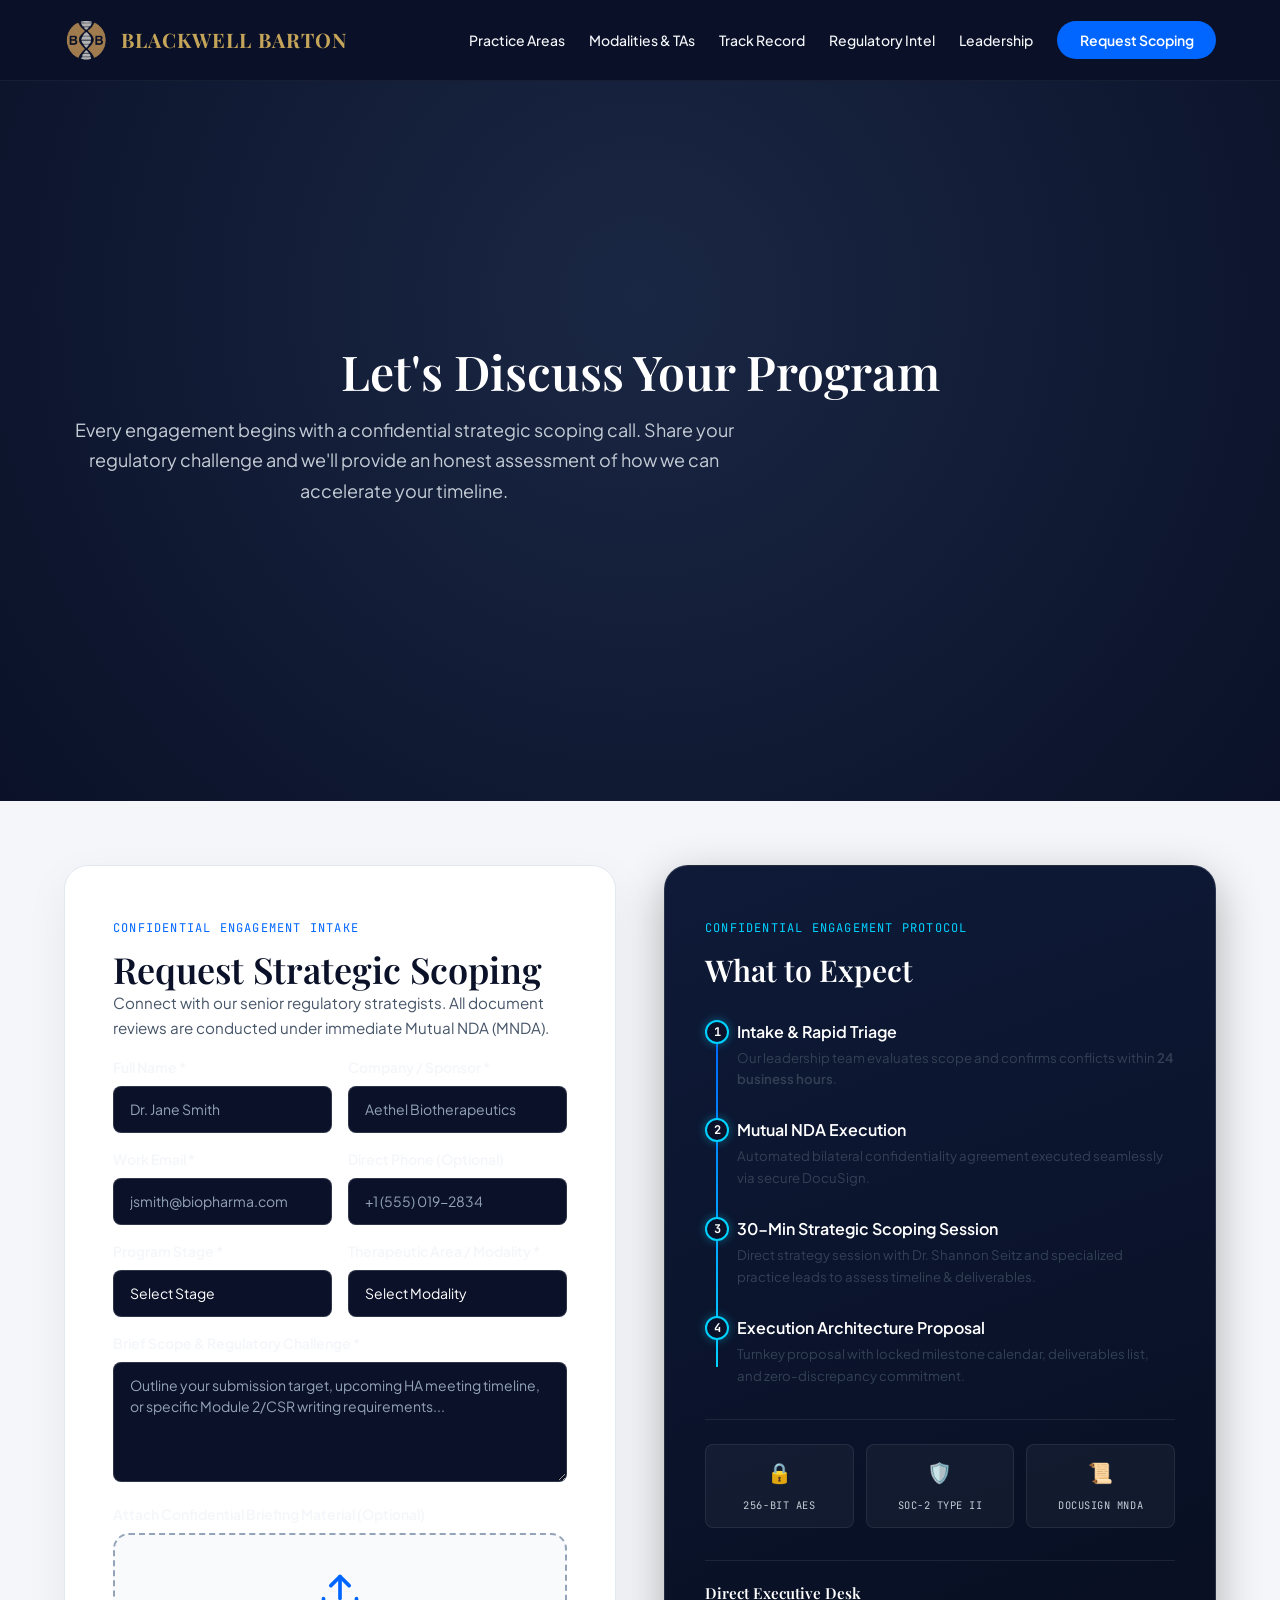
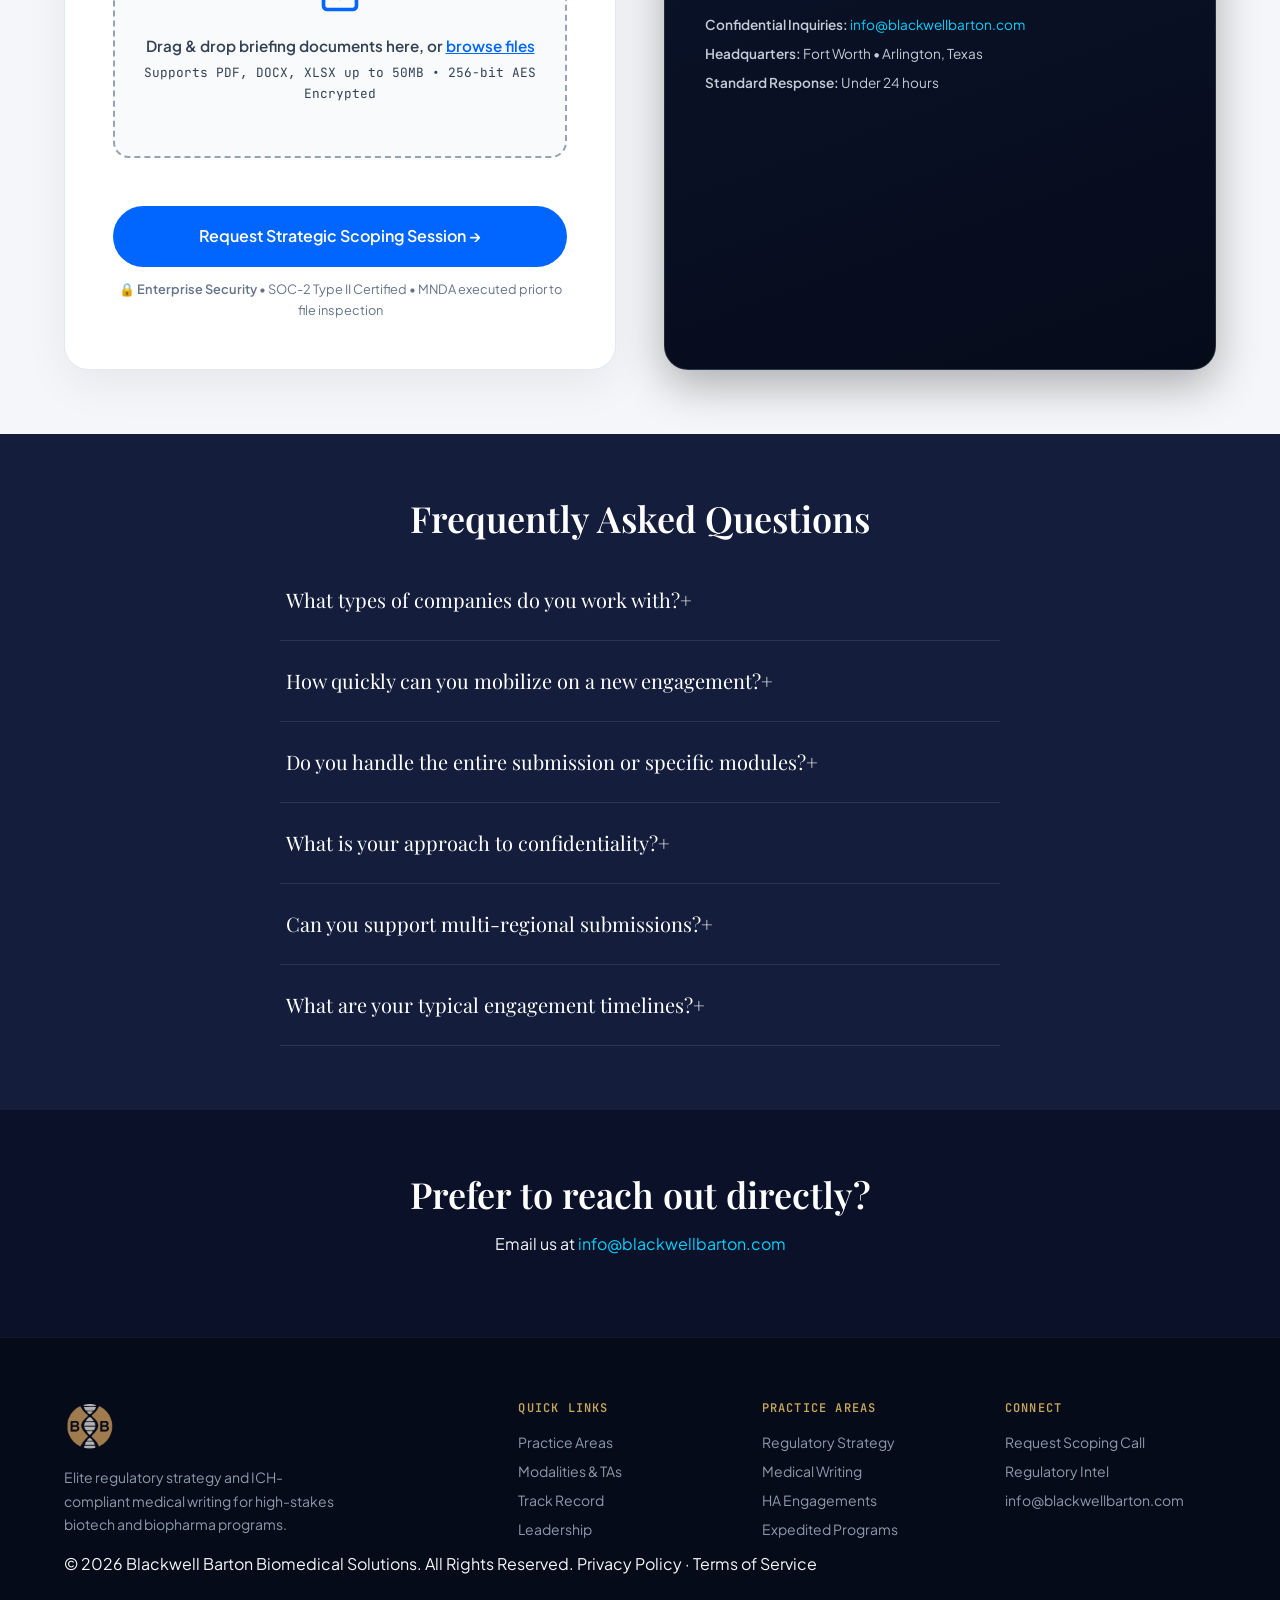
==== commit d1cd5a15: "Design Overhaul: High-contrast Regulatory Radar cards, executive glowing metric cards, clinical inta" ====
--- a/contact.html
+++ b/contact.html
@@ -53,97 +53,153 @@
   <!-- Contact Grid -->
   <section class="section section--light">
     <div class="container">
-      <div class="grid grid--2-col align-start animate-on-scroll fade-up">
+      <div class="grid grid--2-col align-start animate-on-scroll fade-up" style="gap: 3rem;">
         
         <!-- Left: Form -->
-        <div class="contact-form-wrapper">
-          <h2 class="mb-4">Request Strategic Scoping</h2>
-          <form class="form">
+        <div class="intake-portal">
+          <div class="mb-4">
+            <span class="section__tag" style="color:var(--cobalt);">CONFIDENTIAL ENGAGEMENT INTAKE</span>
+            <h2 style="color:var(--navy); margin-top:0.25rem;">Request Strategic Scoping</h2>
+            <p style="color:#475569; font-size:0.95rem;">Connect with our senior regulatory strategists. All document reviews are conducted under immediate Mutual NDA (MNDA).</p>
+          </div>
+
+          <form class="form" id="scoping-form">
+            <div class="grid grid--2-col" style="gap: 1rem; margin-bottom: 1rem;">
+              <div class="form__group" style="margin-bottom:0;">
+                <label class="form__label">Full Name *</label>
+                <input type="text" class="form__input" placeholder="Dr. Jane Smith" required>
+              </div>
+              <div class="form__group" style="margin-bottom:0;">
+                <label class="form__label">Company / Sponsor *</label>
+                <input type="text" class="form__input" placeholder="Aethel Biotherapeutics" required>
+              </div>
+            </div>
+
+            <div class="grid grid--2-col" style="gap: 1rem; margin-bottom: 1rem;">
+              <div class="form__group" style="margin-bottom:0;">
+                <label class="form__label">Work Email *</label>
+                <input type="email" class="form__input" placeholder="jsmith@biopharma.com" required>
+              </div>
+              <div class="form__group" style="margin-bottom:0;">
+                <label class="form__label">Direct Phone (Optional)</label>
+                <input type="tel" class="form__input" placeholder="+1 (555) 019-2834">
+              </div>
+            </div>
+
+            <div class="grid grid--2-col" style="gap: 1rem; margin-bottom: 1rem;">
+              <div class="form__group" style="margin-bottom:0;">
+                <label class="form__label">Program Stage *</label>
+                <select class="form__select" required>
+                  <option value="" disabled selected>Select Stage</option>
+                  <option value="pre-ind">Pre-Clinical / IND-Enabling</option>
+                  <option value="phase1-2">Phase 1 / Phase 2 Clinical</option>
+                  <option value="phase3">Phase 3 / Pivotal Registration</option>
+                  <option value="filing">NDA / BLA / MAA Filing Phase</option>
+                  <option value="post-approval">Post-Marketing / Lifecycle</option>
+                </select>
+              </div>
+              <div class="form__group" style="margin-bottom:0;">
+                <label class="form__label">Therapeutic Area / Modality *</label>
+                <select class="form__select" required>
+                  <option value="" disabled selected>Select Modality</option>
+                  <option value="oncology">Oncology & Hematology</option>
+                  <option value="cgt">Cell & Gene Therapy (CGT)</option>
+                  <option value="rare">Rare Disease / Orphan</option>
+                  <option value="biologics">Complex Biologics & ADCs</option>
+                  <option value="cns">CNS / Neuroscience</option>
+                  <option value="other">Other Therapeutic Area</option>
+                </select>
+              </div>
+            </div>
+
             <div class="form__group">
-              <label class="form__label">Full Name</label>
-              <input type="text" class="form__input" required>
-            </div>
+              <label class="form__label">Brief Scope & Regulatory Challenge *</label>
+              <textarea class="form__textarea" rows="3" placeholder="Outline your submission target, upcoming HA meeting timeline, or specific Module 2/CSR writing requirements..." required></textarea>
+            </div>
+
+            <!-- Functional Drag & Drop Upload Zone -->
             <div class="form__group">
-              <label class="form__label">Company/Organization</label>
-              <input type="text" class="form__input" required>
-            </div>
-            <div class="form__group">
-              <label class="form__label">Work Email</label>
-              <input type="email" class="form__input" required>
-            </div>
-            <div class="form__group">
-              <label class="form__label">Phone (optional)</label>
-              <input type="tel" class="form__input">
-            </div>
-            <div class="form__group">
-              <label class="form__label">Program Phase</label>
-              <select class="form__input" required>
-                <option value="" disabled selected>Select Phase</option>
-                <option value="pre-clinical">Pre-Clinical</option>
-                <option value="phase-1-2">Phase 1/2</option>
-                <option value="phase-3">Phase 3</option>
-                <option value="registration">Registration</option>
-                <option value="post-approval">Post-Approval</option>
-              </select>
-            </div>
-            <div class="form__group">
-              <label class="form__label">Therapeutic Area</label>
-              <select class="form__input" required>
-                <option value="" disabled selected>Select Area</option>
-                <option value="oncology">Oncology</option>
-                <option value="rare-disease">Rare Disease</option>
-                <option value="cgt">CGT</option>
-                <option value="biologics">Biologics</option>
-                <option value="other">Other</option>
-              </select>
-            </div>
-            <div class="form__group">
-              <label class="form__label">Brief Description</label>
-              <textarea class="form__textarea" rows="4" required></textarea>
-            </div>
-            <div class="form__group">
-              <label class="form__label">Attach Confidential Documents</label>
-              <div class="form__upload text-center p-4" style="border: 2px dashed var(--silver-light); border-radius: 8px; cursor: pointer;">
-                <p class="mb-2">Drag and drop files here or click to browse</p>
-                <span class="text-sm text-mono" style="color:var(--silver);">All uploads are encrypted and NDA-protected</span>
-              </div>
-            </div>
-            <button type="submit" class="btn btn--primary w-100 mt-3">Submit Scoping Request</button>
-            <p class="text-sm mt-3 text-center" style="color:var(--silver);">🔒 256-bit AES encrypted. SOC-2 compliant. Mutual NDA executed before any confidential review.</p>
+              <label class="form__label">Attach Confidential Briefing Material (Optional)</label>
+              <div class="upload-dropzone" id="dossier-dropzone">
+                <input type="file" id="dossier-file-input" multiple style="display: none;" accept=".pdf,.doc,.docx,.xls,.xlsx,.zip">
+                <svg class="upload-dropzone__icon" viewBox="0 0 24 24" fill="none" stroke="currentColor" stroke-width="2" stroke-linecap="round" stroke-linejoin="round">
+                  <path d="M21 15v4a2 2 0 0 1-2 2H5a2 2 0 0 1-2-2v-4"></path>
+                  <polyline points="17 8 12 3 7 8"></polyline>
+                  <line x1="12" y1="3" x2="12" y2="15"></line>
+                </svg>
+                <p class="upload-dropzone__title">Drag & drop briefing documents here, or <span style="color:var(--cobalt); text-decoration:underline;">browse files</span></p>
+                <p class="upload-dropzone__subtitle">Supports PDF, DOCX, XLSX up to 50MB &bull; 256-bit AES Encrypted</p>
+              </div>
+              <div class="file-preview-list" id="file-preview-list"></div>
+            </div>
+
+            <button type="submit" class="btn btn--primary btn--lg" style="width: 100%; margin-top: 1rem; padding: 1.1rem; font-size: 1rem;">
+              Request Strategic Scoping Session &rarr;
+            </button>
+            <p class="text-sm mt-3 text-center" style="color:#64748B; font-size:0.8rem; margin-bottom:0;">
+              🔒 <strong>Enterprise Security</strong> &bull; SOC-2 Type II Certified &bull; MNDA executed prior to file inspection
+            </p>
           </form>
         </div>
 
-        <!-- Right: Info -->
-        <div class="contact-info-wrapper glass-panel p-5">
-          <h3 class="mb-4">What to Expect</h3>
-          <ul class="timeline-list" style="list-style: none; padding: 0; position: relative;">
-            <li class="mb-4" style="position: relative; padding-left: 2rem;">
-              <span style="position: absolute; left: 0; top: 0; color: var(--cobalt); font-weight: bold;">1.</span>
-              <strong>Submit your scoping request</strong><br>
-              <span class="text-sm" style="color:var(--silver);">24-hour response guarantee</span>
-            </li>
-            <li class="mb-4" style="position: relative; padding-left: 2rem;">
-              <span style="position: absolute; left: 0; top: 0; color: var(--cobalt); font-weight: bold;">2.</span>
-              <strong>NDA execution</strong><br>
-              <span class="text-sm" style="color:var(--silver);">Via secure DocuSign</span>
-            </li>
-            <li class="mb-4" style="position: relative; padding-left: 2rem;">
-              <span style="position: absolute; left: 0; top: 0; color: var(--cobalt); font-weight: bold;">3.</span>
-              <strong>30-minute strategic scoping call</strong>
-            </li>
-            <li class="mb-0" style="position: relative; padding-left: 2rem;">
-              <span style="position: absolute; left: 0; top: 0; color: var(--cobalt); font-weight: bold;">4.</span>
-              <strong>Tailored proposal</strong><br>
-              <span class="text-sm" style="color:var(--silver);">With timeline and deliverables</span>
-            </li>
-          </ul>
-          
-          <hr style="border-color: var(--silver-light); margin: 2rem 0; opacity: 0.3;">
-          
-          <h4 class="mb-3">Direct Contact</h4>
-          <p class="mb-2"><strong>Email:</strong> <a href="mailto:info@blackwellbarton.com" style="color:var(--cobalt);">info@blackwellbarton.com</a></p>
-          <p class="mb-2"><strong>Location:</strong> Fort Worth-Arlington, Texas</p>
-          <p class="mb-0"><strong>Response Time:</strong> Within 24 business hours</p>
+        <!-- Right: What to Expect & Enterprise Security -->
+        <div class="intake-sidebar">
+          <span class="section__tag" style="color:var(--cyan);">CONFIDENTIAL ENGAGEMENT PROTOCOL</span>
+          <h3 style="color:var(--white); margin: 0.5rem 0 1.5rem;">What to Expect</h3>
+
+          <div class="roadmap-steps">
+            <div class="roadmap-step">
+              <div class="roadmap-step__marker">1</div>
+              <div class="roadmap-step__title">Intake & Rapid Triage</div>
+              <p class="roadmap-step__desc">Our leadership team evaluates scope and confirms conflicts within <strong>24 business hours</strong>.</p>
+            </div>
+
+            <div class="roadmap-step">
+              <div class="roadmap-step__marker">2</div>
+              <div class="roadmap-step__title">Mutual NDA Execution</div>
+              <p class="roadmap-step__desc">Automated bilateral confidentiality agreement executed seamlessly via secure DocuSign.</p>
+            </div>
+
+            <div class="roadmap-step">
+              <div class="roadmap-step__marker">3</div>
+              <div class="roadmap-step__title">30-Min Strategic Scoping Session</div>
+              <p class="roadmap-step__desc">Direct strategy session with Dr. Shannon Seitz and specialized practice leads to assess timeline & deliverables.</p>
+            </div>
+
+            <div class="roadmap-step">
+              <div class="roadmap-step__marker">4</div>
+              <div class="roadmap-step__title">Execution Architecture Proposal</div>
+              <p class="roadmap-step__desc">Turnkey proposal with locked milestone calendar, deliverables list, and zero-discrepancy commitment.</p>
+            </div>
+          </div>
+
+          <div class="security-badge-strip">
+            <div class="security-badge">
+              <span class="security-badge__icon">🔒</span>
+              <span class="security-badge__label">256-Bit AES</span>
+            </div>
+            <div class="security-badge">
+              <span class="security-badge__icon">🛡️</span>
+              <span class="security-badge__label">SOC-2 Type II</span>
+            </div>
+            <div class="security-badge">
+              <span class="security-badge__icon">📜</span>
+              <span class="security-badge__label">DocuSign MNDA</span>
+            </div>
+          </div>
+
+          <div style="margin-top: 2rem; padding-top: 1.5rem; border-top: 1px solid rgba(255,255,255,0.08);">
+            <h4 style="color:var(--white); font-size: 0.95rem; margin-bottom: 0.75rem;">Direct Executive Desk</h4>
+            <p style="color:var(--silver-light); font-size: 0.85rem; margin-bottom: 0.4rem;">
+              <strong>Confidential Inquiries:</strong> <a href="mailto:info@blackwellbarton.com" style="color:var(--cyan);">info@blackwellbarton.com</a>
+            </p>
+            <p style="color:var(--silver-light); font-size: 0.85rem; margin-bottom: 0.4rem;">
+              <strong>Headquarters:</strong> Fort Worth &bull; Arlington, Texas
+            </p>
+            <p style="color:var(--silver-light); font-size: 0.85rem; margin-bottom: 0;">
+              <strong>Standard Response:</strong> Under 24 hours
+            </p>
+          </div>
         </div>
 
       </div>
--- a/css/style.css
+++ b/css/style.css
@@ -324,20 +324,547 @@
    3. COMPONENTS
    -------------------------------------------------------------------------- */
 
+/* --------------------------------------------------------------------------
+   3. COMPONENTS
+   -------------------------------------------------------------------------- */
+
 /* Glass Panel */
 .glass-panel {
-  background: rgba(20, 30, 60, 0.65);
-  backdrop-filter: blur(16px);
-  -webkit-backdrop-filter: blur(16px);
+  background: rgba(16, 26, 54, 0.7);
+  backdrop-filter: blur(20px);
+  -webkit-backdrop-filter: blur(20px);
+  border: 1px solid rgba(255, 255, 255, 0.1);
+  border-radius: var(--radius-lg);
+  box-shadow: 0 12px 40px rgba(0, 0, 0, 0.25);
+  transition: all var(--transition-normal);
+}
+
+.glass-panel--light {
+  background: #FFFFFF;
+  border: 1px solid rgba(10, 17, 40, 0.08);
+  border-radius: var(--radius-lg);
+  box-shadow: 0 10px 30px rgba(0, 0, 0, 0.04);
+}
+
+/* ==========================================================================
+   METRIC CARDS - DESIGNED TO SING
+   ========================================================================== */
+.metrics-grid {
+  display: grid;
+  grid-template-columns: repeat(3, 1fr);
+  gap: var(--space-6);
+  margin-top: var(--space-8);
+}
+
+@media (max-width: 1024px) {
+  .metrics-grid {
+    grid-template-columns: repeat(2, 1fr);
+  }
+}
+
+@media (max-width: 640px) {
+  .metrics-grid {
+    grid-template-columns: 1fr;
+  }
+}
+
+.metric-card {
+  position: relative;
+  background: linear-gradient(145deg, rgba(20, 32, 68, 0.8) 0%, rgba(10, 17, 40, 0.95) 100%);
+  border: 1px solid rgba(255, 255, 255, 0.1);
+  border-radius: var(--radius-lg);
+  padding: 2.25rem 2rem;
+  overflow: hidden;
+  transition: all 0.35s cubic-bezier(0.4, 0, 0.2, 1);
+  box-shadow: 0 10px 30px rgba(0, 0, 0, 0.25);
+}
+
+.metric-card::before {
+  content: '';
+  position: absolute;
+  top: 0;
+  left: 0;
+  right: 0;
+  height: 3px;
+  background: linear-gradient(90deg, transparent, var(--cobalt), var(--cyan), transparent);
+  opacity: 0.6;
+  transition: opacity 0.3s ease;
+}
+
+.metric-card::after {
+  content: '';
+  position: absolute;
+  top: -50px;
+  right: -50px;
+  width: 120px;
+  height: 120px;
+  background: radial-gradient(circle, rgba(0, 210, 255, 0.12) 0%, transparent 70%);
+  pointer-events: none;
+  transition: transform 0.5s ease;
+}
+
+.metric-card:hover {
+  transform: translateY(-5px);
+  border-color: rgba(0, 210, 255, 0.35);
+  box-shadow: 0 20px 45px rgba(0, 0, 0, 0.4), 0 0 25px rgba(0, 102, 255, 0.2);
+}
+
+.metric-card:hover::before {
+  opacity: 1;
+}
+
+.metric-card:hover::after {
+  transform: scale(1.5);
+}
+
+.metric-card__header {
+  display: flex;
+  justify-content: space-between;
+  align-items: center;
+  margin-bottom: 1.25rem;
+}
+
+.metric-card__badge {
+  font-family: var(--font-mono);
+  font-size: 0.7rem;
+  font-weight: 600;
+  text-transform: uppercase;
+  letter-spacing: 0.08em;
+  padding: 0.3rem 0.75rem;
+  border-radius: var(--radius-full);
+  background: rgba(0, 102, 255, 0.15);
+  color: var(--cyan);
+  border: 1px solid rgba(0, 210, 255, 0.25);
+}
+
+.metric-card__badge--gold {
+  background: rgba(197, 165, 90, 0.15);
+  color: var(--gold);
+  border-color: rgba(197, 165, 90, 0.3);
+}
+
+.metric-card__badge--success {
+  background: rgba(0, 196, 140, 0.15);
+  color: var(--success);
+  border-color: rgba(0, 196, 140, 0.3);
+}
+
+.metric-card__number {
+  font-family: var(--font-mono);
+  font-size: 3.25rem;
+  font-weight: 700;
+  line-height: 1;
+  margin-bottom: 0.75rem;
+  background: linear-gradient(135deg, #FFFFFF 20%, var(--cyan) 100%);
+  -webkit-background-clip: text;
+  -webkit-text-fill-color: transparent;
+  background-clip: text;
+}
+
+.metric-card__title {
+  font-family: var(--font-body);
+  font-size: 1.15rem;
+  font-weight: 600;
+  color: var(--white);
+  margin-bottom: 0.4rem;
+}
+
+.metric-card__desc {
+  font-size: 0.85rem;
+  color: var(--silver);
+  line-height: 1.5;
+  margin-bottom: 0;
+}
+
+/* ==========================================================================
+   REGULATORY RADAR CARDS - HIGH CONTRAST & DEPTH
+   ========================================================================== */
+.radar-grid {
+  display: grid;
+  grid-template-columns: repeat(3, 1fr);
+  gap: var(--space-6);
+  margin-top: var(--space-8);
+}
+
+@media (max-width: 1024px) {
+  .radar-grid {
+    grid-template-columns: 1fr;
+  }
+}
+
+.radar-card {
+  position: relative;
+  background: #FFFFFF;
+  border: 1px solid #E2E8F0;
+  border-radius: var(--radius-lg);
+  padding: 2.25rem;
+  box-shadow: 0 4px 20px rgba(0, 0, 0, 0.05);
+  transition: all 0.3s ease;
+  display: flex;
+  flex-direction: column;
+  justify-content: space-between;
+}
+
+.radar-card:hover {
+  transform: translateY(-4px);
+  border-color: var(--cobalt);
+  box-shadow: 0 15px 35px rgba(0, 102, 255, 0.12);
+}
+
+.radar-card--featured {
+  border-top: 4px solid var(--cobalt);
+}
+
+.radar-card__top {
+  display: flex;
+  justify-content: space-between;
+  align-items: center;
+  margin-bottom: 1.25rem;
+}
+
+.radar-badge {
+  display: inline-flex;
+  align-items: center;
+  gap: 0.5rem;
+  font-family: var(--font-mono);
+  font-size: 0.75rem;
+  font-weight: 600;
+  text-transform: uppercase;
+  letter-spacing: 0.05em;
+  padding: 0.35rem 0.85rem;
+  border-radius: var(--radius-full);
+  background: rgba(0, 102, 255, 0.08);
+  color: var(--cobalt);
+}
+
+.radar-badge__dot {
+  width: 8px;
+  height: 8px;
+  border-radius: 50%;
+  background: var(--cobalt);
+  display: inline-block;
+  position: relative;
+}
+
+.radar-badge__dot::after {
+  content: '';
+  position: absolute;
+  top: -2px;
+  left: -2px;
+  width: 12px;
+  height: 12px;
+  border-radius: 50%;
+  border: 2px solid var(--cobalt);
+  animation: radar-ping 1.8s cubic-bezier(0, 0, 0.2, 1) infinite;
+}
+
+@keyframes radar-ping {
+  75%, 100% {
+    transform: scale(2);
+    opacity: 0;
+  }
+}
+
+.radar-card__read-time {
+  font-family: var(--font-mono);
+  font-size: 0.75rem;
+  color: #64748B;
+}
+
+.radar-card__title {
+  font-family: var(--font-display);
+  font-size: 1.35rem;
+  color: var(--navy);
+  margin-bottom: 1rem;
+  line-height: 1.35;
+}
+
+.radar-card__summary {
+  font-size: 0.925rem;
+  color: #475569;
+  line-height: 1.6;
+  margin-bottom: 1.5rem;
+}
+
+.radar-card__footer {
+  display: flex;
+  justify-content: space-between;
+  align-items: center;
+  padding-top: 1.25rem;
+  border-top: 1px solid #EDF2F7;
+}
+
+.radar-card__date {
+  font-family: var(--font-mono);
+  font-size: 0.8rem;
+  color: #94A3B8;
+}
+
+.radar-card__link {
+  font-weight: 600;
+  font-size: 0.85rem;
+  color: var(--cobalt);
+  display: inline-flex;
+  align-items: center;
+  gap: 0.35rem;
+  transition: gap 0.2s ease;
+}
+
+.radar-card:hover .radar-card__link {
+  gap: 0.6rem;
+  color: #0052cc;
+}
+
+/* ==========================================================================
+   CONTACT FORM & DOSSIER UPLOAD INTAKE PORTAL
+   ========================================================================== */
+.intake-portal {
+  background: #FFFFFF;
+  border: 1px solid #E2E8F0;
+  border-radius: var(--radius-xl);
+  padding: 3rem;
+  box-shadow: 0 15px 45px rgba(0, 0, 0, 0.06);
+}
+
+@media (max-width: 768px) {
+  .intake-portal {
+    padding: 1.75rem;
+  }
+}
+
+.form__label {
+  display: block;
+  font-size: 0.875rem;
+  font-weight: 600;
+  color: #1E293B;
+  margin-bottom: 0.4rem;
+}
+
+.form__input,
+.form__textarea,
+.form__select {
+  width: 100%;
+  padding: 0.85rem 1.1rem;
+  background: #F8FAFC;
+  border: 1.5px solid #CBD5E1;
+  border-radius: var(--radius-md);
+  color: #0F172A;
+  font-size: 0.95rem;
+  transition: all 0.2s ease;
+}
+
+.form__input::placeholder,
+.form__textarea::placeholder {
+  color: #94A3B8;
+}
+
+.form__input:focus,
+.form__textarea:focus,
+.form__select:focus {
+  background: #FFFFFF;
+  border-color: var(--cobalt);
+  outline: none;
+  box-shadow: 0 0 0 3px rgba(0, 102, 255, 0.15);
+}
+
+.form__select {
+  appearance: none;
+  background-image: url("data:image/svg+xml,%3Csvg xmlns='http://www.w3.org/2000/svg' width='16' height='16' viewBox='0 0 24 24' fill='none' stroke='%23475569' stroke-width='2' stroke-linecap='round' stroke-linejoin='round'%3E%3Cpath d='m6 9 6 6 6-6'/%3E%3C/svg%3E");
+  background-repeat: no-repeat;
+  background-position: right 1rem center;
+  padding-right: 2.5rem;
+  cursor: pointer;
+}
+
+/* Drag & Drop Upload Zone */
+.upload-dropzone {
+  position: relative;
+  border: 2px dashed #94A3B8;
+  border-radius: var(--radius-lg);
+  padding: 2.25rem 1.5rem;
+  text-align: center;
+  background: #F8FAFC;
+  cursor: pointer;
+  transition: all 0.25s ease;
+}
+
+.upload-dropzone:hover,
+.upload-dropzone.drag-active {
+  border-color: var(--cobalt);
+  background: rgba(0, 102, 255, 0.04);
+}
+
+.upload-dropzone.drag-active {
+  transform: scale(1.01);
+  box-shadow: 0 0 0 4px rgba(0, 102, 255, 0.15);
+}
+
+.upload-dropzone__icon {
+  width: 44px;
+  height: 44px;
+  margin: 0 auto 0.75rem;
+  color: var(--cobalt);
+}
+
+.upload-dropzone__title {
+  font-weight: 600;
+  font-size: 0.95rem;
+  color: #1E293B;
+  margin-bottom: 0.25rem;
+}
+
+.upload-dropzone__subtitle {
+  font-size: 0.8rem;
+  color: #64748B;
+  font-family: var(--font-mono);
+}
+
+.file-preview-list {
+  margin-top: 1rem;
+  display: flex;
+  flex-direction: column;
+  gap: 0.5rem;
+}
+
+.file-preview-item {
+  display: flex;
+  align-items: center;
+  justify-content: space-between;
+  background: #EDF2F7;
+  border: 1px solid #CBD5E1;
+  border-radius: var(--radius-md);
+  padding: 0.6rem 1rem;
+  font-size: 0.85rem;
+  color: #1E293B;
+}
+
+.file-preview-item__name {
+  font-weight: 500;
+  display: flex;
+  align-items: center;
+  gap: 0.5rem;
+  overflow: hidden;
+  text-overflow: ellipsis;
+  white-space: nowrap;
+}
+
+.file-preview-item__remove {
+  background: none;
+  border: none;
+  color: #E53E3E;
+  cursor: pointer;
+  font-weight: bold;
+  padding: 0.2rem 0.5rem;
+  border-radius: 4px;
+  transition: background 0.2s ease;
+}
+
+.file-preview-item__remove:hover {
+  background: rgba(229, 62, 62, 0.1);
+}
+
+/* Intake Sidebar - Roadmap & Security */
+.intake-sidebar {
+  background: linear-gradient(160deg, #0E1A38 0%, #060B1A 100%);
+  border: 1px solid rgba(255, 255, 255, 0.12);
+  border-radius: var(--radius-xl);
+  padding: 3rem 2.5rem;
+  color: var(--white);
+  box-shadow: 0 15px 45px rgba(0, 0, 0, 0.3);
+}
+
+@media (max-width: 768px) {
+  .intake-sidebar {
+    padding: 2rem 1.5rem;
+  }
+}
+
+.roadmap-steps {
+  position: relative;
+  margin: 2rem 0;
+  padding-left: 2rem;
+}
+
+.roadmap-steps::before {
+  content: '';
+  position: absolute;
+  top: 10px;
+  bottom: 20px;
+  left: 11px;
+  width: 2px;
+  background: linear-gradient(180deg, var(--cobalt) 0%, var(--cyan) 100%);
+}
+
+.roadmap-step {
+  position: relative;
+  margin-bottom: 1.75rem;
+}
+
+.roadmap-step:last-child {
+  margin-bottom: 0;
+}
+
+.roadmap-step__marker {
+  position: absolute;
+  left: -2rem;
+  top: 0;
+  width: 24px;
+  height: 24px;
+  border-radius: 50%;
+  background: var(--navy);
+  border: 2px solid var(--cyan);
+  color: var(--white);
+  font-size: 0.75rem;
+  font-family: var(--font-mono);
+  font-weight: 700;
+  display: flex;
+  align-items: center;
+  justify-content: center;
+  box-shadow: 0 0 10px rgba(0, 210, 255, 0.4);
+}
+
+.roadmap-step__title {
+  font-size: 1rem;
+  font-weight: 600;
+  color: var(--white);
+  margin-bottom: 0.2rem;
+}
+
+.roadmap-step__desc {
+  font-size: 0.825rem;
+  color: var(--silver);
+  margin-bottom: 0;
+}
+
+.security-badge-strip {
+  display: grid;
+  grid-template-columns: repeat(3, 1fr);
+  gap: 0.75rem;
+  margin-top: 2rem;
+  padding-top: 1.5rem;
+  border-top: 1px solid rgba(255, 255, 255, 0.08);
+}
+
+.security-badge {
+  text-align: center;
+  background: rgba(255, 255, 255, 0.04);
   border: 1px solid rgba(255, 255, 255, 0.08);
-  border-radius: var(--radius-lg);
-  box-shadow: 0 8px 32px rgba(0, 0, 0, 0.2);
-}
-
-.glass-panel--light {
-  background: rgba(255, 255, 255, 0.9);
-  border: 1px solid rgba(0, 0, 0, 0.06);
-  box-shadow: 0 8px 30px rgba(0, 0, 0, 0.05);
+  border-radius: var(--radius-md);
+  padding: 0.75rem 0.5rem;
+}
+
+.security-badge__icon {
+  font-size: 1.25rem;
+  margin-bottom: 0.25rem;
+  display: block;
+}
+
+.security-badge__label {
+  font-family: var(--font-mono);
+  font-size: 0.65rem;
+  text-transform: uppercase;
+  color: var(--silver-light);
+  letter-spacing: 0.05em;
 }
 
 /* Navigation */
@@ -870,15 +1397,286 @@
   color: var(--white);
 }
 
-.footer__bottom {
-  margin-top: var(--space-12);
-  padding-top: var(--space-6);
-  border-top: 1px solid rgba(255, 255, 255, 0.05);
+/* ==========================================================================
+   INTERACTIVE WIDGETS - DIAGNOSTIC, PIPELINE & TIMELINE
+   ========================================================================== */
+
+/* Diagnostic Widget */
+.diagnostic {
+  background: #FFFFFF;
+  border: 1px solid #E2E8F0;
+  border-radius: var(--radius-xl);
+  padding: 3rem 2.5rem;
+  box-shadow: 0 15px 45px rgba(0, 0, 0, 0.06);
+}
+
+.diagnostic__progress {
   display: flex;
   justify-content: space-between;
+  position: relative;
+  margin-bottom: 2.5rem;
+}
+
+.diagnostic__progress::before {
+  content: '';
+  position: absolute;
+  top: 10px;
+  left: 15px;
+  right: 15px;
+  height: 2px;
+  background: #E2E8F0;
+  z-index: 1;
+}
+
+.diagnostic__step {
+  position: relative;
+  z-index: 2;
+  text-align: center;
+  display: flex;
+  flex-direction: column;
+  align-items: center;
+  gap: 0.5rem;
+}
+
+.diagnostic__step-dot {
+  width: 20px;
+  height: 20px;
+  border-radius: 50%;
+  background: #FFFFFF;
+  border: 3px solid #CBD5E1;
+  transition: all 0.3s ease;
+}
+
+.diagnostic__step--active .diagnostic__step-dot {
+  border-color: var(--cobalt);
+  background: var(--cobalt);
+  box-shadow: 0 0 0 4px rgba(0, 102, 255, 0.2);
+}
+
+.diagnostic__step-label {
+  font-family: var(--font-mono);
+  font-size: 0.75rem;
+  color: #64748B;
+  text-transform: uppercase;
+}
+
+.diagnostic__step--active .diagnostic__step-label {
+  color: var(--navy);
+  font-weight: 700;
+}
+
+.diagnostic__question {
+  font-family: var(--font-display);
+  font-size: 1.5rem;
+  color: var(--navy);
+  text-align: center;
+  margin-bottom: 2rem;
+}
+
+.diagnostic__options {
+  display: grid;
+  grid-template-columns: repeat(2, 1fr);
+  gap: 1rem;
+}
+
+@media (max-width: 640px) {
+  .diagnostic__options {
+    grid-template-columns: 1fr;
+  }
+}
+
+.diagnostic__option {
+  display: flex;
+  align-items: center;
+  gap: 1rem;
+  padding: 1.25rem 1.5rem;
+  background: #F8FAFC;
+  border: 1.5px solid #E2E8F0;
+  border-radius: var(--radius-lg);
+  cursor: pointer;
+  text-align: left;
+  transition: all 0.25s ease;
+}
+
+.diagnostic__option:hover {
+  border-color: var(--cobalt);
+  background: rgba(0, 102, 255, 0.04);
+  transform: translateY(-2px);
+}
+
+.diagnostic__option--selected {
+  border-color: var(--cobalt);
+  background: rgba(0, 102, 255, 0.08);
+  box-shadow: 0 0 0 3px rgba(0, 102, 255, 0.15);
+}
+
+.diagnostic__option-icon {
+  font-size: 1.5rem;
+  flex-shrink: 0;
+}
+
+.diagnostic__option-label {
+  font-weight: 600;
+  color: #1E293B;
+  font-size: 0.95rem;
+}
+
+.diagnostic__output {
+  text-align: center;
+  padding: 1rem 0;
+}
+
+.diagnostic__output-title {
+  font-family: var(--font-display);
+  font-size: 1.75rem;
+  color: var(--navy);
+  margin-bottom: 1rem;
+}
+
+.diagnostic__roadmap {
+  background: #F8FAFC;
+  border: 1px solid #E2E8F0;
+  border-radius: var(--radius-lg);
+  padding: 1.75rem;
+  margin: 1.5rem 0;
+  text-align: left;
+}
+
+.diagnostic__roadmap-item {
+  display: flex;
+  align-items: flex-start;
+  gap: 0.75rem;
+  margin-bottom: 1rem;
+  font-size: 0.95rem;
+  color: #334155;
+  line-height: 1.5;
+}
+
+.diagnostic__roadmap-item:last-child {
+  margin-bottom: 0;
+}
+
+.diagnostic__roadmap-icon {
+  color: var(--success);
+  font-weight: bold;
+  flex-shrink: 0;
+}
+
+/* Submission Framework Pipeline Visualizer */
+.pipeline {
+  position: relative;
+  margin-top: 2rem;
+}
+
+.pipeline__steps {
+  display: grid;
+  grid-template-columns: repeat(4, 1fr);
+  gap: 1.5rem;
+  position: relative;
+}
+
+@media (max-width: 768px) {
+  .pipeline__steps {
+    grid-template-columns: 1fr;
+  }
+}
+
+.pipeline__step {
+  background: rgba(20, 32, 68, 0.6);
+  border: 1px solid rgba(255, 255, 255, 0.1);
+  border-radius: var(--radius-lg);
+  padding: 1.75rem 1.5rem;
+  cursor: pointer;
+  transition: all 0.3s ease;
+  position: relative;
+}
+
+.pipeline__step:hover,
+.pipeline__step--active {
+  background: rgba(20, 35, 78, 0.95);
+  border-color: var(--cyan);
+  box-shadow: 0 10px 30px rgba(0, 102, 255, 0.25);
+}
+
+.pipeline__node {
+  width: 40px;
+  height: 40px;
+  border-radius: 50%;
+  background: var(--navy);
+  border: 2px solid var(--cyan);
+  color: var(--white);
+  font-family: var(--font-mono);
+  font-weight: 700;
+  display: flex;
+  align-items: center;
+  justify-content: center;
+  margin-bottom: 1rem;
+}
+
+.pipeline__step-title {
+  font-family: var(--font-body);
+  font-size: 1.1rem;
+  font-weight: 600;
+  color: var(--white);
+  margin-bottom: 0.5rem;
+}
+
+.pipeline__step-desc {
+  font-size: 0.85rem;
   color: var(--silver);
-  font-size: var(--text-xs);
-}
+  line-height: 1.5;
+}
+
+.pipeline__details {
+  background: rgba(14, 24, 52, 0.95);
+  border: 1px solid rgba(0, 210, 255, 0.3);
+  border-radius: var(--radius-xl);
+  padding: 2.5rem;
+  margin-top: 2rem;
+  color: var(--white);
+}
+
+/* Timeline Comparison Slider */
+.timeline-comparison {
+  background: #FFFFFF;
+  border: 1px solid #E2E8F0;
+  border-radius: var(--radius-xl);
+  padding: 3rem;
+  box-shadow: 0 15px 45px rgba(0, 0, 0, 0.05);
+}
+
+.timeline__track {
+  height: 54px;
+  background: #EDF2F7;
+  border-radius: var(--radius-md);
+  position: relative;
+  margin-bottom: 1.5rem;
+  overflow: hidden;
+}
+
+.timeline__bar {
+  height: 100%;
+  border-radius: var(--radius-md);
+  display: flex;
+  align-items: center;
+  padding: 0 1.5rem;
+  color: var(--white);
+  font-weight: 600;
+  font-size: 0.9rem;
+  transition: width 1s ease-out;
+}
+
+.timeline__bar--industry {
+  background: #94A3B8;
+  width: 85%;
+}
+
+.timeline__bar--blackwell {
+  background: linear-gradient(90deg, var(--cobalt) 0%, var(--cyan) 100%);
+  width: 45%;
+  box-shadow: 0 0 15px rgba(0, 210, 255, 0.4);
+}
+
 
 /* --------------------------------------------------------------------------
    4. FAIL-SAFE ANIMATIONS (Content is always visible, animated smoothly)
